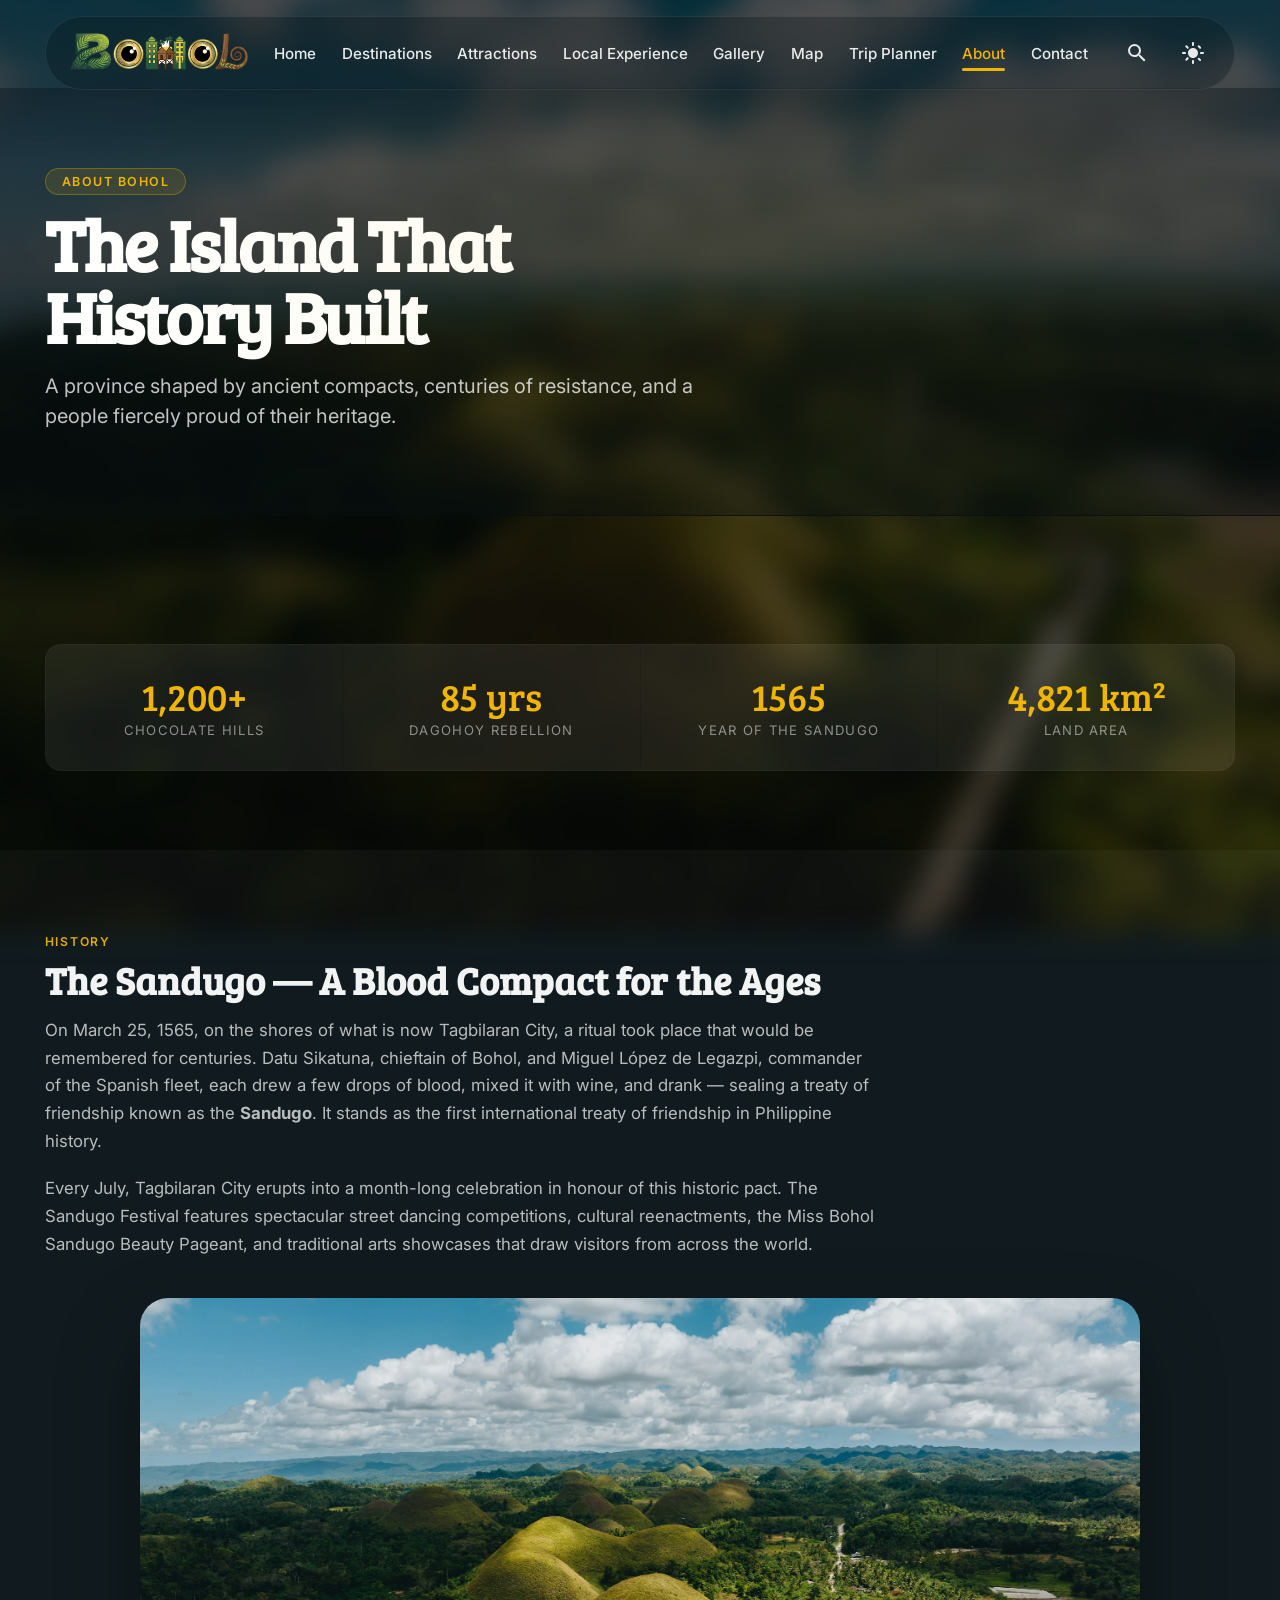
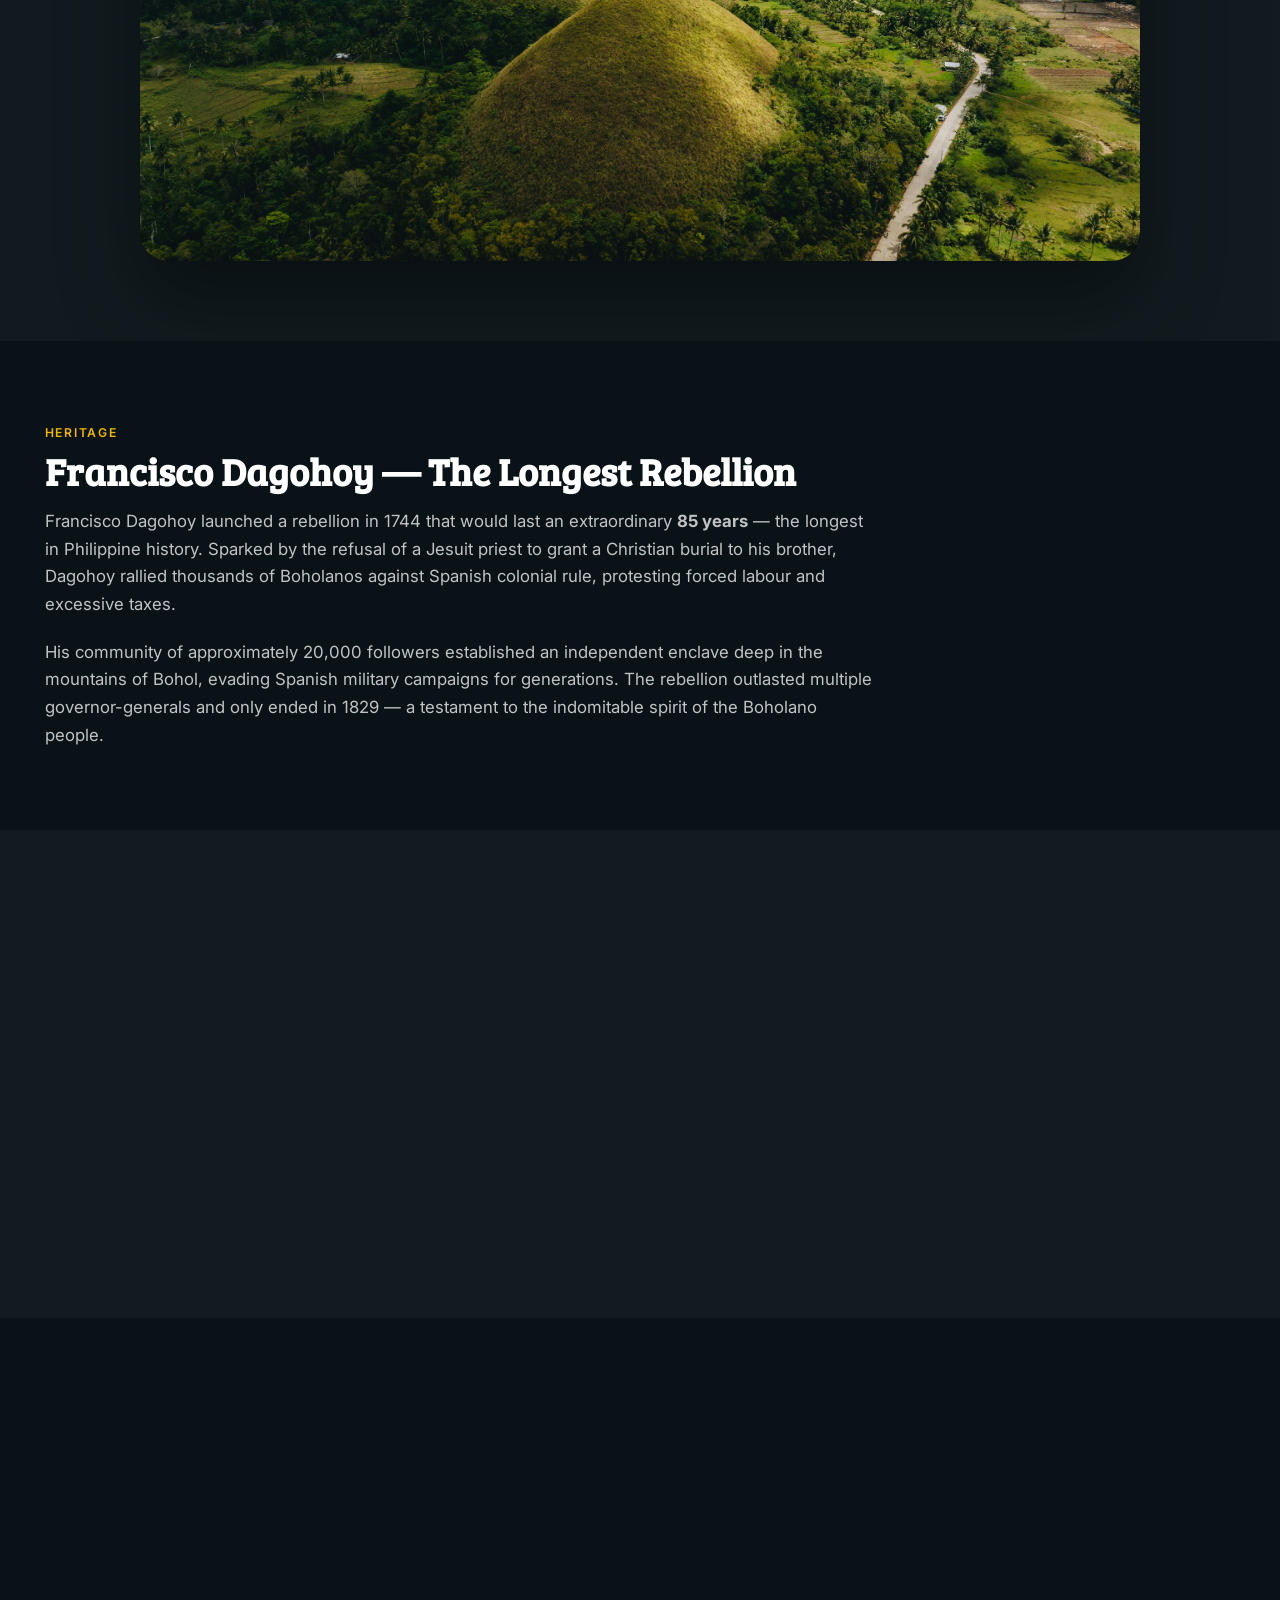
==== about.html @ 20a9d3d1 "Fix the video" ====
<!DOCTYPE html>
<html lang="en">
<head>
  <meta charset="UTF-8">
  <meta name="viewport" content="width=device-width, initial-scale=1.0">
  <meta name="description" content="Learn about Bohol's rich history, culture, and what makes it one of the Philippines' most beloved destinations.">
  <link rel="preconnect" href="https://fonts.googleapis.com">
  <link rel="preconnect" href="https://fonts.gstatic.com" crossorigin>
  <link href="https://fonts.googleapis.com/css2?family=Bree+Serif&family=Inter:wght@300;400;500;600;700&display=swap" rel="stylesheet">
  <link href="./css/main.css" rel="stylesheet">
  <link href="./css/pages.css" rel="stylesheet">
  <link href="./css/enhancements.css" rel="stylesheet">
  <script src="./js/main.js" defer></script>
  <title>About Bohol – Feel Bohol</title>
</head>

<body>
  <header class="site-header">
    <a class="brand" href="index.html" aria-label="Feel Bohol home">
      <img src="./images/bohol-logo.png" alt="Bohol logo" decoding="async" fetchpriority="high">
    </a>
    <nav class="site-nav" id="site-nav" aria-label="Primary navigation">
      <a href="index.html">Home</a>
      <a href="destinations.html">Destinations</a>
      <a href="top_attractions.html">Attractions</a>
      <a href="local_experiences.html">Local Experience</a>
      <a href="gallery.html">Gallery</a>
      <a href="explore_map.html">Map</a>
      <a href="plan_your_trip.html">Trip Planner</a>
      <a class="is-active" href="about.html">About</a>
      <a href="contact.html">Contact</a>
    </nav>
      <div class="header-actions">
        <div id="search-container" class="search-container">
          <input type="text" id="search-input" class="search-input-field" placeholder="Search Bohol...">
          <button id="search-toggle" class="icon-btn" aria-label="Toggle search">
            <svg viewBox="0 0 24 24"><path d="M15.5 14h-.79l-.28-.27A6.471 6.471 0 0016 9.5 6.5 6.5 0 109.5 16c1.61 0 3.09-.59 4.23-1.57l.27.28v.79l5 4.99L20.49 19l-4.99-5zm-6 0C7.01 14 5 11.99 5 9.5S7.01 5 9.5 5 14 7.01 14 9.5 11.99 14 9.5 14z"/></svg>
          </button>
        </div>
        <button id="theme-toggle" class="icon-btn" aria-label="Toggle dark/light mode">
          <svg viewBox="0 0 24 24"><path d="M12 7c-2.76 0-5 2.24-5 5s2.24 5 5 5 5-2.24 5-5-2.24-5-5-5zM2 13h2c.55 0 1-.45 1-1s-.45-1-1-1H2c-.55 0-1 .45-1 1s.45 1 1 1zm18 0h2c.55 0 1-.45 1-1s-.45-1-1-1h-2c-.55 0-1 .45-1 1s.45 1 1 1zM11 2v2c0 .55.45 1 1 1s1-.45 1-1V2c0-.55-.45-1-1-1s-1 .45-1 1zm0 18v2c0 .55.45 1 1 1s1-.45 1-1v-2c0-.55-.45-1-1-1s-1 .45-1 1zM5.99 4.58a.996.996 0 00-1.41 0 .996.996 0 000 1.41l1.41 1.41c.39.39 1.03.39 1.42 0s.39-1.03 0-1.42L5.99 4.58zm12.43 12.43a.996.996 0 00-1.41 0 .996.996 0 000 1.41l1.41 1.41c.39.39 1.03.39 1.42 0s.39-1.03 0-1.42l-1.41-1.41zm-1.41-12.43a.996.996 0 000 1.41l1.41 1.41c.39.39 1.03.39 1.42 0s.39-1.03 0-1.42l-1.41-1.41a.996.996 0 00-1.41 0zM5.99 16.59l-1.41 1.41c-.39.39-.39 1.03 0 1.42s1.03.39 1.41 0l1.41-1.41c.39-.39.39-1.02 0-1.41s-1.02-.38-1.41 0z"/></svg>
        </button>
        <button id="mobile-menu-toggle" class="menu-toggle" aria-label="Toggle navigation">
          <svg viewBox="0 0 24 24"><path d="M3 18h18v-2H3v2zm0-5h18v-2H3v2zm0-7v2h18V6H3z"/></svg>
        </button>
      </div>


  </header>


  <div class="page-wrap">
    <div class="page-hero">
      <p class="page-hero__label">About Bohol</p>
      <h1 class="page-hero__title">The Island That<br>History Built</h1>
      <p class="page-hero__sub">A province shaped by ancient compacts, centuries of resistance, and a people fiercely proud of their heritage.</p>
    </div>

    <!-- Stats -->
    <section class="section">
      <div class="stats-strip">
        <div class="stat"><span class="stat__value">1,200+</span><span class="stat__label">Chocolate Hills</span></div>
        <div class="stat"><span class="stat__value">85 yrs</span><span class="stat__label">Dagohoy Rebellion</span></div>
        <div class="stat"><span class="stat__value">1565</span><span class="stat__label">Year of the Sandugo</span></div>
        <div class="stat"><span class="stat__value">4,821 km²</span><span class="stat__label">Land Area</span></div>
      </div>
    </section>

    <!-- History sections -->
    <section class="section section--alt">
      <span class="section__label">History</span>
      <h2 class="section__title">The Sandugo — A Blood Compact for the Ages</h2>
      <p class="section__body">
        On March 25, 1565, on the shores of what is now Tagbilaran City, a ritual took place that would be remembered for centuries. Datu Sikatuna, chieftain of Bohol, and Miguel López de Legazpi, commander of the Spanish fleet, each drew a few drops of blood, mixed it with wine, and drank — sealing a treaty of friendship known as the <strong>Sandugo</strong>. It stands as the first international treaty of friendship in Philippine history.
      </p>
      <br>
      <p class="section__body">
        Every July, Tagbilaran City erupts into a month-long celebration in honour of this historic pact. The Sandugo Festival features spectacular street dancing competitions, cultural reenactments, the Miss Bohol Sandugo Beauty Pageant, and traditional arts showcases that draw visitors from across the world.
      </p>

      <div class="video-container" style="pointer-events: none;">
        <video
          autoplay
          muted
          loop
          playsinline
          preload="none"
          poster="./images/chocolate-hills-aerial.png"
          data-sources="./videos/chocolate-hills-aerial.mp4, ./videos/chocolate-hills-aerial.f137.mp4"
        >
          <source type="video/mp4">
        </video>
      </div>

    </section>


    <section class="section">
      <span class="section__label">Heritage</span>
      <h2 class="section__title">Francisco Dagohoy — The Longest Rebellion</h2>
      <p class="section__body">
        Francisco Dagohoy launched a rebellion in 1744 that would last an extraordinary <strong>85 years</strong> — the longest in Philippine history. Sparked by the refusal of a Jesuit priest to grant a Christian burial to his brother, Dagohoy rallied thousands of Boholanos against Spanish colonial rule, protesting forced labour and excessive taxes.
      </p>
      <br>
      <p class="section__body">
        His community of approximately 20,000 followers established an independent enclave deep in the mountains of Bohol, evading Spanish military campaigns for generations. The rebellion outlasted multiple governor-generals and only ended in 1829 — a testament to the indomitable spirit of the Boholano people.
      </p>
    </section>

    <section class="section section--alt">
      <span class="section__label">Architecture</span>
      <h2 class="section__title">Baclayon Church — Built in Coral and Egg White</h2>
      <p class="section__body">
        Founded in 1596 by Jesuit priests, the Immaculate Conception Parish Church of Baclayon is one of the oldest stone churches in the Philippines. Its coral stone walls were completed in 1727 — bound together not with ordinary mortar but with egg whites, giving the structure a peculiar resilience that has survived centuries of weather and earthquakes.
      </p>
      <br>
      <p class="section__body">
        Declared a National Cultural Treasure and a National Historical Landmark, Baclayon Church is home to a museum filled with religious artifacts, antique vestments, and rare manuscripts. Although severely damaged by a 7.2-magnitude earthquake in 2013, the church was painstakingly restored by 2018 and stands once again as a beacon of Bohol's colonial heritage.
      </p>
    </section>

    <!-- Why Bohol -->
    <section class="section">
      <span class="section__label">Why Visit?</span>
      <h2 class="section__title">Why Bohol Is Unlike Anywhere Else</h2>
      <div class="card-grid">
        <div class="card">
          <div class="card__body">
            <span class="card__tag">Nature</span>
            <h3 class="card__title">Geological Wonders</h3>
            <p class="card__text">Over 1,200 perfectly cone-shaped hills, a limestone cave you can swim in, and the world's smallest primate — all on one island.</p>
          </div>
        </div>
        <div class="card">
          <div class="card__body">
            <span class="card__tag">Sea</span>
            <h3 class="card__title">World-Class Marine Life</h3>
            <p class="card__text">Balicasag Island's marine sanctuary hosts sea turtles and vibrant coral gardens. Panglao's white-sand beaches are ranked among Southeast Asia's finest.</p>
          </div>
        </div>
        <div class="card">
          <div class="card__body">
            <span class="card__tag">Culture</span>
            <h3 class="card__title">Living History</h3>
            <p class="card__text">From the Sandugo Festival to ancient coral churches, Bohol's cultural calendar and heritage sites are a journey through five centuries of Philippine identity.</p>
          </div>
        </div>
      </div>
    </section>
  </div>

  <footer class="site-footer">
    <div class="site-footer__inner">
      <div class="site-footer__col">
        <p class="site-footer__brand">Feel Bohol</p>
        <p class="site-footer__copy">Discover the magic of the Philippines through the lens of history, nature, and culture. A non-profit educational project.</p>
      </div>
      <div class="site-footer__col">
        <h4 class="site-footer__col-title">Quick Links</h4>
        <nav class="site-footer__nav">
          <a href="index.html">Home</a>
          <a href="destinations.html">Destinations</a>
          <a href="top_attractions.html">Attractions</a>
          <a href="local_experiences.html">Experience</a>
          <a href="gallery.html">Gallery</a>
          <a href="explore_map.html">Map</a>
          <a href="plan_your_trip.html">Trip Planner</a>
          <a href="about.html">About</a>
          <a href="contact.html">Contact</a>
        </nav>
      </div>
      <div class="site-footer__col site-footer__col--disclaimer">
        <h4 class="site-footer__col-title">Legal Disclaimer</h4>
        <p class="site-footer__disclaimer">
          <strong>Notice:</strong> This website is a non-profit educational project. It contains copyrighted materials used exclusively for instructional and research purposes under the <strong>Fair Use Doctrine</strong> (Section 185, RA 8293, Philippines). All rights belong to their respective owners. No commercial gain is intended. Contact <strong>hello@feelbohol.ph</strong> for takedown requests.
        </p>
      </div>
    </div>
    <div class="site-footer__bottom">
      <p class="site-footer__copy">&copy; 2026 Feel Bohol. Promoting the beauty of Bohol, Philippines.</p>
    </div>
  </footer>

  <button id="back-to-top" class="back-to-top" aria-label="Back to top">
    <svg viewBox="0 0 24 24"><path d="M7.41 15.41L12 10.83l4.59 4.58L18 14l-6-6-6 6z"/></svg>
  </button>

</body>
</html>
---- css/main.css ----
:root {
  --bg-color: #091317;
  --surf-color: rgba(5, 15, 18, 0.28);
  --bg-shadow: rgba(5, 15, 18, 0.72);
  --copy-color: rgba(255, 255, 255, 0.75);
  --nav-color: rgba(255, 255, 255, 0.9);
  --accent: #efb500;
  --accent-rgb: 239, 181, 0;
  --card-radius: 28px;
  --card-bg: rgba(255, 255, 255, 0.04);
  --text-main: #ffffff;
  --hero-overlay: linear-gradient(180deg, rgba(10, 20, 28, 0.4) 0%, rgba(10, 20, 28, 0.12) 18%, rgba(7, 16, 18, 0.4) 100%);
  --hero-side-overlay: linear-gradient(90deg, rgba(5, 13, 16, 0.54) 0%, rgba(5, 13, 16, 0.24) 31%, rgba(5, 13, 16, 0) 61%);
}

[data-theme="light"] {
  --bg-color: #f7f9f9;
  --surf-color: rgba(255, 255, 255, 0.85);
  --bg-shadow: rgba(0, 0, 0, 0.08);
  --copy-color: #3a4a50;
  --nav-color: #1a2a30;
  --card-bg: #ffffff;
  --text-main: #1a2a30;
  --hero-overlay: linear-gradient(180deg, rgba(255, 255, 255, 0.2) 0%, rgba(255, 255, 255, 0.1) 40%, rgba(255, 255, 255, 0.3) 100%);
  --hero-side-overlay: linear-gradient(90deg, rgba(255, 255, 255, 0.4) 0%, rgba(255, 255, 255, 0.2) 30%, transparent 60%);
}


* {
  box-sizing: border-box;
}

html,
body {
  margin: 0;
  min-height: 100%;
  width: 100%;
  overflow-x: hidden;
  font-family: "Inter", sans-serif;
  background: var(--bg-color);
  color: var(--text-main);
  transition: background 0.3s ease, color 0.3s ease;
}


a,
button {
  font: inherit;
}

.hero {
  position: relative;
  min-height: 100vh;
  padding: 1.8rem clamp(1.25rem, 3.5vw, 4.5rem) 2.5rem;
}

.hero__carousel {
  position: absolute;
  inset: 0;
  z-index: 0;
}

.carousel-slide {
  position: absolute;
  inset: 0;
  background-position: center center;
  background-repeat: no-repeat;
  background-size: cover;
  opacity: 0;
  transition: opacity 0.75s ease;
}

.carousel-slide::after {
  content: "";
  position: absolute;
  inset: 0;
  background-image: var(--hero-overlay), var(--hero-side-overlay);
  z-index: 1;
}


.carousel-slide.is-active {
  opacity: 1;
}

.site-header {
  position: relative;
  z-index: 3;
  display: flex;
  align-items: center;
  gap: clamp(1.25rem, 3vw, 3.5rem);
}

.brand {
  flex: 0 0 auto;
}

.brand img {
  display: block;
  width: clamp(185px, 14vw, 270px);
  height: auto;
}

.site-nav {
  display: flex;
  align-items: center;
  gap: clamp(1rem, 2vw, 1.8rem);
}

.site-nav a {
  position: relative;
  padding: 0.5rem 0;
  color: var(--nav-color);
  font-size: 0.95rem;
  font-weight: 500;
  text-decoration: none;
  transition: color 0.3s ease;
}

/* --- Mobile Menu Toggle --- */
.menu-toggle {
  display: none;
  background: none;
  border: 0;
  padding: 0.5rem;
  cursor: pointer;
  color: var(--nav-color);
  z-index: 1001;
}

.menu-toggle svg {
  width: 1.8rem;
  height: 1.8rem;
  fill: currentColor;
}

@media (max-width: 1024px) {
  .menu-toggle {
    display: block;
  }

  .site-nav {
    position: absolute;
    top: 100%;
    left: 0;
    right: 0;
    width: 100% !important;
    max-width: none !important;
    height: auto;
    max-height: 0;
    overflow: hidden;
    background: rgba(9, 19, 23, 0.98);
    backdrop-filter: blur(28px);
    -webkit-backdrop-filter: blur(28px);
    flex-direction: column;
    padding: 0 2rem;
    gap: 1.2rem;
    transform: none;
    transition: max-height 0.4s cubic-bezier(0.4, 0, 0.2, 1), padding 0.4s ease;
    box-shadow: 0 20px 40px rgba(0,0,0,0.4);
    z-index: 2000;
    border-bottom: 1px solid rgba(255,255,255,0.08);
  }

  .site-nav.is-open {
    max-height: 90vh;
    padding: 2rem;
    overflow-y: auto;
  }

  .site-nav.is-open {
    transform: translateX(0);
  }

  .site-nav a {
    font-size: 1.25rem;
    width: 100%;
  }
}

.site-nav a.is-active {
  color: var(--accent);
  font-weight: 500;
}

.site-nav a.is-active::after {
  content: "";
  position: absolute;
  left: 0;
  bottom: 0;
  width: 100%;
  height: 0.16rem;
  border-radius: 999px;
  background: var(--accent);
}

/* --- Header Search Implementation --- */
.header-actions {
  display: flex;
  align-items: center;
  gap: 0.8rem;
  margin-left: auto;
}

.search-container {
  position: relative;
  display: flex;
  align-items: center;
}

.search-input-field {
  width: 0;
  opacity: 0;
  padding: 0.6rem 0;
  background: transparent;
  border: 0;
  border-bottom: 2px solid var(--accent);
  color: var(--text-main);
  font-size: 0.95rem;
  transition: all 0.4s cubic-bezier(0.4, 0, 0.2, 1);
  outline: none;
}

.search-container.is-active .search-input-field {
  width: min(200px, 40vw);
  opacity: 1;
  padding: 0.6rem 0.8rem;
  margin-right: 0.5rem;
}

.icon-btn {
  background: none;
  border: 0;
  padding: 0.6rem;
  cursor: pointer;
  color: var(--nav-color);
  transition: transform 0.2s, color 0.2s;
  display: flex;
}

.icon-btn:hover {
  color: var(--accent);
  transform: scale(1.1);
}

.icon-btn svg {
  width: 1.5rem;
  height: 1.5rem;
  fill: currentColor;
}


.hero__body {
  position: relative;
  z-index: 2;
  display: grid;
  grid-template-columns: minmax(320px, 0.95fr) minmax(480px, 1.1fr);
  align-items: center;
  min-height: calc(100vh - 6.5rem);
  gap: clamp(1.5rem, 3vw, 3rem);
}

.hero__copy {
  max-width: 44rem;
  padding-top: clamp(5.2rem, 19vh, 11rem);
}

.hero__copy h1 {
  margin: 0;
  font-family: "Bree Serif", serif;
  font-size: clamp(4.5rem, 8vw, 8rem);
  line-height: 0.9;
  letter-spacing: -0.04em;
  text-shadow: 0 20px 40px rgba(0, 0, 0, 0.24);
}

.hero__description {
  width: min(42rem, 94%);
  margin: 1.2rem 0 2.7rem;
  color: var(--copy-color);
  font-size: clamp(1rem, 1vw + 0.5rem, 1.55rem);
  line-height: 1.38;
  text-wrap: balance;
  opacity: 1;
  transition: opacity 0.3s ease;
}

.cta-button {
  display: inline-flex;
  align-items: center;
  justify-content: center;
  min-width: 14rem;
  padding: 1.25rem 2.5rem;
  border-radius: 99px;
  background: linear-gradient(135deg, var(--accent) 0%, #ffcc00 100%);
  color: #000;
  font-size: 1.1rem;
  font-weight: 600;
  text-decoration: none;
  text-transform: uppercase;
  letter-spacing: 0.08em;
  box-shadow: 0 10px 30px rgba(var(--accent-rgb), 0.3);
  transition: all 0.3s cubic-bezier(0.4, 0, 0.2, 1);
  border: 1px solid rgba(255, 255, 255, 0.1);
}

.cta-button:hover,
.cta-button:focus-visible {
  transform: translateY(-4.5px) scale(1.02);
  box-shadow: 0 20px 45px rgba(var(--accent-rgb), 0.45);
  filter: brightness(1.1);
}


.hero__visuals {
  position: relative;
  min-height: min(50rem, 74vh);
}

.hero__controls {
  position: absolute;
  top: auto;
  bottom: 1.5rem;
  right: clamp(2rem, 8vw, 8rem);
  z-index: 4;
  display: flex;
  gap: 0.8rem;
}

.control {
  width: 3.7rem;
  height: 3.7rem;
  border: 0;
  border-radius: 50%;
  background-color: transparent;
  background-image: url("../images/icon-next.png");
  background-position: center;
  background-repeat: no-repeat;
  background-size: contain;
  cursor: pointer;
  opacity: 0.92;
  transition: transform 160ms ease, opacity 160ms ease;
}

.control--prev {
  transform: rotate(180deg);
}

.control:hover,
.control:focus-visible {
  opacity: 1;
  transform: translateY(-2px);
}

.control--prev:hover,
.control--prev:focus-visible {
  transform: rotate(180deg) translateY(2px);
}

/* --- Card Carousel Track --- */

.hero__cards {
  position: absolute;
  right: 0;
  bottom: 2rem;
  width: min(800px, 85vw);
  overflow: hidden;
  padding-top: 2rem;
  padding-bottom: 4rem;
  -webkit-mask-image: linear-gradient(to right, transparent 0%, black 3%, black 100%);
  mask-image: linear-gradient(to right, transparent 0%, black 3%, black 100%);
}

.hero__card-track {
  display: flex;
  gap: 1rem;
  will-change: transform;
  transition: transform 0.65s cubic-bezier(0.4, 0, 0.2, 1);
}

.destination-card {
  flex: 0 0 256px;
  position: relative;
  border-radius: var(--card-radius);
  overflow: hidden;
  box-shadow: 0 20px 50px rgba(0, 0, 0, 0.35);
  transition: transform 0.5s ease, box-shadow 0.5s ease;
}

.destination-card__image {
  width: 256px;
  height: 340px;
  overflow: hidden;
}

.destination-card img {
  display: block;
  width: 100%;
  height: 100%;
  object-fit: cover;
  transition: transform 0.6s ease;
}

.destination-card.is-current {
  transform: translateY(-16px) scale(1.05);
  box-shadow: 0 44px 88px rgba(0, 0, 0, 0.55);
  z-index: 2;
}

.destination-card.is-current img {
  transform: scale(1.04);
}

.destination-card__label {
  position: absolute;
  bottom: 0;
  left: 0;
  right: 0;
  margin: 0;
  padding: 2.4rem 1rem 1rem;
  background: linear-gradient(to top, rgba(0, 0, 0, 0.72) 0%, transparent 100%);
  color: rgba(255, 255, 255, 0.95);
  font-size: clamp(0.8rem, 0.9vw + 0.3rem, 1rem);
  font-weight: 500;
  text-align: center;
  letter-spacing: 0.03em;
}

/* --- Slide Counter --- */

.slide-counter {
  display: flex;
  align-items: baseline;
  gap: 0.25rem;
  margin-top: 1.6rem;
  color: rgba(255, 255, 255, 0.45);
  font-size: 0.78rem;
  letter-spacing: 0.14em;
  text-transform: uppercase;
}

.slide-counter__current {
  color: var(--accent);
  font-size: 1.1rem;
  font-weight: 600;
  letter-spacing: 0.06em;
}

/* --- Nav Enhancement --- */

.site-header {
  position: fixed;
  top: 1rem;
  left: clamp(1.25rem, 3.5vw, 4.5rem);
  right: clamp(1.25rem, 3.5vw, 4.5rem);
  z-index: 100;
  display: flex;
  align-items: center;
  justify-content: space-between;
  gap: 1.5rem;
  padding: 0.6rem 1.2rem;
  border-radius: 999px;
  backdrop-filter: blur(10px);
  -webkit-backdrop-filter: blur(10px);
  background: var(--surf-color);
  border: 1px solid rgba(255, 255, 255, 0.08);
  transition: background 0.3s ease;
}


/* --- Responsive --- */

@media (max-width: 1100px) {
  .hero {
    padding-bottom: 2rem;
  }

  .site-header {
    flex-direction: row;
    align-items: center;
    justify-content: space-between;
    padding: 0.5rem 1rem;
    border-radius: 999px;
  }

  .site-nav {
    flex-wrap: wrap;
    justify-content: flex-start;
    padding-right: 0;
  }

  .hero__body {
    grid-template-columns: 1fr;
    min-height: auto;
    padding-top: 2rem;
  }

  .hero__copy {
    max-width: 40rem;
    padding-top: 1rem;
  }

  .hero__visuals {
    min-height: 42rem;
  }

  .hero__controls {
    top: 1rem;
    right: 1rem;
  }

  .hero__cards {
    right: 0;
    width: 100%;
    padding-bottom: 3rem;
  }
}

@media (max-width: 760px) {
  .hero {
    padding: 1.25rem 1rem 1.5rem;
    background-position: 58% center;
  }

  .brand img {
    width: 11rem;
  }

  .site-header {
    top: 0;
    left: 0;
    right: 0;
    width: 100%;
    border-radius: 0;
    padding: 0.75rem 1.25rem;
  }

  .site-nav {
    width: min(300px, 85%);
    gap: 1.2rem;
  }

  .site-nav a {
    font-size: 1.1rem;
  }

  .hero__copy h1 {
    font-size: clamp(3.1rem, 17vw, 4.7rem);
  }

  .hero__description {
    width: 100%;
    margin-bottom: 1.8rem;
    font-size: 1rem;
  }

  .cta-button {
    min-width: 10.5rem;
    padding: 0.95rem 1.5rem;
  }

  .hero__visuals {
    min-height: auto;
    padding-top: 4rem;
  }

  .hero__controls {
    top: 0;
    right: 0;
  }

  .control {
    width: 3.2rem;
    height: 3.2rem;
  }

  .hero__cards {
    position: relative;
    right: auto;
    bottom: auto;
    padding-bottom: 2.4rem;
    width: 100%;
    -webkit-mask-image: none;
    mask-image: none;
  }

  .destination-card {
    flex: 0 0 220px;
  }

  .destination-card__image {
    width: 220px;
    height: 300px;
  }

  .destination-card.is-current {
    transform: translateY(-10px) scale(1.03);
  }
}

/* --- Footer --- */

.site-footer {
  background: #060e10;
  padding: 5rem clamp(1.25rem, 3.5vw, 4.5rem) 3rem;
  border-top: 1px solid rgba(255, 255, 255, 0.06);
  position: relative;
  z-index: 2;
  content-visibility: auto;
  contain-intrinsic-size: 1px 360px;
}

.site-footer__inner {
  display: grid;
  grid-template-columns: 1fr 1.2fr 2fr;
  gap: 4rem;
  max-width: 1300px;
  margin: 0 auto;
  text-align: left;
}

.site-footer__col-title {
  color: var(--accent);
  font-size: 0.78rem;
  font-weight: 700;
  letter-spacing: 0.14em;
  text-transform: uppercase;
  margin-bottom: 1.8rem;
}

.site-footer__brand {
  margin: 0 0 1rem;
  font-family: "Bree Serif", serif;
  font-size: 1.8rem;
  color: #fff;
}

.site-footer__copy {
  color: rgba(255, 255, 255, 0.4);
  font-size: 0.88rem;
  line-height: 1.6;
}

.site-footer__nav {
  display: grid;
  grid-template-columns: 1fr 1fr;
  gap: 0.75rem 1.5rem;
}

.site-footer__nav a {
  color: rgba(255, 255, 255, 0.6);
  font-size: 0.9rem;
  text-decoration: none;
  transition: color 0.2s ease, transform 0.2s ease;
  display: inline-block;
}

.site-footer__nav a:hover {
  color: var(--accent);
  transform: translateX(4px);
}

.site-footer__disclaimer {
  color: rgba(255, 255, 255, 0.3);
  font-size: 0.75rem;
  line-height: 1.7;
}

.site-footer__disclaimer strong {
  color: rgba(255, 255, 255, 0.5);
  font-weight: 600;
}

.site-footer__bottom {
  margin-top: 4rem;
  padding-top: 2rem;
  border-top: 1px solid rgba(255, 255, 255, 0.04);
  text-align: center;
}

@media (max-width: 1024px) {
  .site-footer__inner {
    grid-template-columns: 1fr 1fr;
  }
  .site-footer__col--disclaimer {
    grid-column: span 2;
  }
}

@media (max-width: 640px) {
  .site-footer__inner {
    grid-template-columns: 1fr;
  }
  .site-footer__col--disclaimer {
    grid-column: span 1;
  }
}


/* --- Enhanced Video Section --- */
.video-section {
  padding: 5rem clamp(1.25rem, 3.5vw, 4.5rem);
  background: var(--bg-color);
  text-align: center;
}

.video-container {
  max-width: 1000px;
  margin: 2.5rem auto 0;
  border-radius: var(--card-radius);
  overflow: hidden;
  box-shadow: 0 40px 80px rgba(0,0,0,0.4);
  position: relative;
  background: #000;
}

.video-container video {
  width: 100%;
  display: block;
  aspect-ratio: 16 / 9;
  object-fit: cover;
}

/* --- Utilities --- */
.text-accent { color: var(--accent); }
.is-hidden { display: none !important; }

/* --- Weather Widget --- */
.weather-widget {
  margin: 2rem 0;
  display: flex;
  justify-content: center;
}

.weather-card {
  background: rgba(255, 255, 255, 0.05);
  backdrop-filter: blur(12px);
  -webkit-backdrop-filter: blur(12px);
  border: 1px solid rgba(255, 255, 255, 0.1);
  border-radius: 20px;
  padding: 1.5rem 2rem;
  display: flex;
  align-items: center;
  gap: 2rem;
  box-shadow: 0 20px 40px rgba(0,0,0,0.2);
}

.weather-info {
  display: flex;
  flex-direction: column;
  gap: 0.25rem;
}

.weather-label {
  font-size: 0.75rem;
  text-transform: uppercase;
  letter-spacing: 0.1em;
  color: var(--accent);
  font-weight: 700;
}

.weather-temp {
  font-size: 1.8rem;
  font-weight: 700;
  color: #fff;
}

.weather-status {
  font-size: 0.9rem;
  color: rgba(255,255,255,0.7);
  display: flex;
  align-items: center;
  gap: 0.5rem;
}

.weather-divider {
  width: 1px;
  height: 60px;
  background: rgba(255, 255, 255, 0.1);
}

@media (max-width: 600px) {
  .weather-card {
    flex-direction: column;
    gap: 1.5rem;
    text-align: center;
    width: 100%;
  }
  .weather-divider {
    width: 80%;
    height: 1px;
  }
}

/* --- Search Results Dropdown --- */
.search-results-dropdown {
  position: absolute;
  top: calc(100% + 1.25rem);
  right: 0;
  width: 280px;
  background: rgba(9, 19, 23, 0.95);
  backdrop-filter: blur(20px);
  -webkit-backdrop-filter: blur(20px);
  border-radius: 1.25rem;
  border: 1px solid rgba(255, 255, 255, 0.1);
  box-shadow: 0 25px 50px rgba(0,0,0,0.5);
  padding: 0.75rem;
  opacity: 0;
  visibility: hidden;
  transform: translateY(15px);
  transition: all 0.35s cubic-bezier(0.4, 0, 0.2, 1);
  z-index: 2001;
  display: flex;
  flex-direction: column;
  gap: 0.35rem;
}

.search-results-dropdown.is-visible {
  opacity: 1;
  visibility: visible;
  transform: translateY(0);
}

.search-result-item {
  padding: 0.8rem 1.2rem;
  border-radius: 0.9rem;
  color: rgba(255,255,255,0.85);
  text-decoration: none;
  font-size: 0.95rem;
  transition: all 0.25s ease;
  background: transparent;
  font-weight: 500;
}

.search-result-item:hover {
  background: rgba(239, 181, 0, 0.15);
  color: var(--accent);
  padding-left: 1.5rem;
}

@media (max-width: 1100px) {
  .search-results-dropdown {
    right: 50%;
    transform: translate(50%, 15px);
    width: min(340px, 90vw);
  }
  .search-results-dropdown.is-visible {
    transform: translate(50%, 0);
  }
}
---- css/pages.css ----
/* ============================================================
   pages.css — shared styles for all inner pages
   ============================================================ */

/* Page wrapper */
/* Page wrapper */
.page-wrap {
  position: relative;
  min-height: 100vh;
  color: var(--text-main);
  font-family: "Inter", sans-serif;
  padding-top: 5.5rem; /* clear fixed nav */
  background: transparent;
  z-index: 1;
}


.page-wrap::before {
  content: "";
  position: fixed;
  inset: -2rem; /* bleed edges so blur doesn't show sharp box */
  background: url('../images/chocolate-hills-aerial.png') center/cover no-repeat;
  filter: blur(14px) brightness(var(--bg-brightness, 0.35));
  z-index: -1;
  will-change: filter;
  background-color: var(--bg-color);
}


[data-theme="light"] .page-wrap::before {
  --bg-brightness: 0.95;
  filter: blur(20px) grayscale(0.2) opacity(0.15);
}


/* Page hero / banner */
.page-hero {
  position: relative;
  overflow: hidden;
  padding: 5rem clamp(1.25rem, 3.5vw, 4.5rem) 4rem;
  background: var(--hero-overlay);
  border-bottom: 1px solid var(--bg-shadow);
}

.page-hero::before {
  content: "";
  position: absolute;
  inset: 0;
  background: radial-gradient(ellipse at 60% 40%, rgba(var(--accent-rgb), 0.08) 0%, transparent 70%);
}


.page-hero__label {
  display: inline-block;
  margin: 0 0 0.75rem;
  padding: 0.3rem 1rem;
  border-radius: 999px;
  background: rgba(239, 181, 0, 0.12);
  border: 1px solid rgba(239, 181, 0, 0.3);
  color: #efb500;
  font-size: 0.78rem;
  font-weight: 600;
  letter-spacing: 0.12em;
  text-transform: uppercase;
}

.page-hero__title {
  margin: 0 0 1rem;
  font-family: "Bree Serif", serif;
  font-size: clamp(2.5rem, 6vw, 4.5rem);
  line-height: 1;
  letter-spacing: -0.03em;
}

.page-hero__sub {
  max-width: 42rem;
  color: var(--text-main);
  opacity: 0.75;
  font-size: clamp(1rem, 1.2vw + 0.5rem, 1.25rem);
  line-height: 1.5;
}


/* Content sections */
.section {
  padding: 5rem clamp(1.25rem, 3.5vw, 4.5rem);
}

.section:not(.immersive-video-section) {
  content-visibility: auto;
  contain-intrinsic-size: 1px 900px;
}

.section--alt {
  background: var(--card-bg);
  opacity: 0.95;
}

.section__label {
  display: inline-block;
  margin-bottom: 0.6rem;
  color: var(--accent);
  font-size: 0.76rem;
  font-weight: 600;
  letter-spacing: 0.14em;
  text-transform: uppercase;
}

.section__title {
  margin: 0 0 1rem;
  font-family: "Bree Serif", serif;
  font-size: clamp(1.8rem, 3vw, 2.8rem);
  line-height: 1.1;
  color: var(--text-main);
}

.section__body {
  margin: 0;
  max-width: 52rem;
  color: var(--copy-color);
  font-size: 1.05rem;
  line-height: 1.65;
}


/* Card grid */
.card-grid {
  display: grid;
  grid-template-columns: repeat(auto-fill, minmax(290px, 1fr));
  gap: 1.5rem;
  margin-top: 2.5rem;
}

.card {
  position: relative;
  background: var(--card-bg);
  border: 1px solid var(--bg-shadow);
  border-radius: 1.25rem;
  overflow: hidden;
  transition: transform 0.3s ease, box-shadow 0.3s ease;
}

.card:hover {
  transform: translateY(-4px);
  box-shadow: 0 24px 50px var(--bg-shadow);
}

.card__img {
  width: 100%;
  height: 220px;
  object-fit: cover;
  background: var(--bg-shadow);
  display: block;
}

.card__body {
  padding: 1.5rem;
  display: flex;
  flex-direction: column;
  gap: 0.5rem;
}

.card__tag {
  display: inline-block;
  color: var(--accent);
  font-size: 0.72rem;
  font-weight: 600;
  letter-spacing: 0.1em;
  text-transform: uppercase;
}

.card__title {
  margin: 0;
  font-family: "Bree Serif", serif;
  font-size: 1.25rem;
  color: var(--text-main);
}

.card__text {
  margin: 0;
  color: var(--copy-color);
  font-size: 0.92rem;
  line-height: 1.6;
}

.info-row {
  border-bottom: 1px solid var(--bg-shadow);
}

.info-row__toggle {
  display: flex;
  justify-content: space-between;
  align-items: center;
  width: 100%;
  padding: 1.2rem 0;
  background: none;
  border: 0;
  color: var(--text-main);
  font: inherit;
  font-size: 1.05rem;
  font-weight: 500;
  cursor: pointer;
  text-align: left;
}

.info-row__toggle::after {
  content: "+";
  font-size: 1.4rem;
  color: var(--accent);
  flex-shrink: 0;
  transition: transform 0.3s ease;
}

.info-row.is-open .info-row__toggle::after {
  transform: rotate(45deg);
}

.info-row__body {
  display: none;
  padding: 0 0 1.2rem;
  color: var(--copy-color);
  font-size: 0.95rem;
  line-height: 1.7;
}

.info-row.is-open .info-row__body {
  display: block;
}


/* Gallery grid */
.gallery-grid {
  display: grid;
  grid-template-columns: repeat(auto-fill, minmax(280px, 1fr));
  gap: 1rem;
  margin-top: 2.5rem;
}

.gallery-item {
  position: relative;
  overflow: hidden;
  border-radius: 1rem;
  aspect-ratio: 4 / 3;
  cursor: pointer;
}

.gallery-item img {
  width: 100%;
  height: 100%;
  object-fit: cover;
  display: block;
  transition: transform 0.4s ease;
  background: #1a2a30;
}

.gallery-item:hover img {
  transform: scale(1.06);
}

.gallery-item__caption {
  position: absolute;
  bottom: 0;
  left: 0;
  right: 0;
  padding: 2rem 1rem 0.9rem;
  background: linear-gradient(to top, rgba(0,0,0,0.75), transparent);
  color: rgba(255,255,255,0.92);
  font-size: 0.88rem;
  font-weight: 500;
  letter-spacing: 0.02em;
  opacity: 0;
  transition: opacity 0.3s ease;
}

.gallery-item:hover .gallery-item__caption {
  opacity: 1;
}

/* Expense table */
.expense-table {
  width: 100%;
  border-collapse: collapse;
  margin-top: 1.5rem;
  font-size: 0.95rem;
}

.expense-table th,
.expense-table td {
  padding: 0.85rem 1rem;
  text-align: left;
  border-bottom: 1px solid rgba(255, 255, 255, 0.07);
}

.expense-table th {
  color: #efb500;
  font-size: 0.78rem;
  font-weight: 600;
  letter-spacing: 0.1em;
  text-transform: uppercase;
}

.expense-table td {
  color: rgba(255, 255, 255, 0.7);
}

.expense-table tr:hover td {
  color: #fff;
}

/* Contact form */
.contact-form {
  display: flex;
  flex-direction: column;
  gap: 1.25rem;
  max-width: 42rem;
  margin-top: 2rem;
}

.form-group {
  display: flex;
  flex-direction: column;
  gap: 0.4rem;
}

.form-group label {
  font-size: 0.82rem;
  font-weight: 500;
  color: rgba(255, 255, 255, 0.7);
  letter-spacing: 0.06em;
  text-transform: uppercase;
}

.form-group input,
.form-group textarea,
.form-group select {
  padding: 0.85rem 1rem;
  background: rgba(255, 255, 255, 0.05);
  border: 1px solid rgba(255, 255, 255, 0.12);
  border-radius: 0.6rem;
  color: #fff;
  font: inherit;
  font-size: 1rem;
  outline: none;
  transition: border-color 0.2s ease;
}

.form-group input:focus,
.form-group textarea:focus,
.form-group select:focus {
  border-color: #efb500;
}

.form-group textarea {
  min-height: 8rem;
  resize: vertical;
}

.form-group select option {
  background: #0d1f24;
}

.btn-submit {
  display: inline-flex;
  align-items: center;
  justify-content: center;
  padding: 1rem 2.5rem;
  background: #efb500;
  border: 0;
  border-radius: 0.5rem;
  color: #111;
  font: inherit;
  font-size: 1rem;
  font-weight: 600;
  cursor: pointer;
  transition: transform 0.2s ease, box-shadow 0.2s ease;
  align-self: flex-start;
}

.btn-submit:hover {
  transform: translateY(-2px);
  box-shadow: 0 12px 28px rgba(239, 181, 0, 0.3);
}

/* Map iframe */
.map-wrap {
  margin-top: 2.5rem;
  border-radius: 1.25rem;
  overflow: hidden;
  border: 1px solid rgba(255, 255, 255, 0.08);
}

.map-wrap iframe {
  display: block;
  width: 100%;
  height: 480px;
  border: 0;
  filter: brightness(0.85) saturate(0.7);
}

/* Stats strip */
.stats-strip {
  display: grid;
  grid-template-columns: repeat(auto-fit, minmax(160px, 1fr));
  gap: 1px;
  background: rgba(255, 255, 255, 0.05);
  border: 1px solid rgba(255, 255, 255, 0.05);
  border-radius: 1rem;
  overflow: hidden;
  margin-top: 3rem;
}

.stat {
  padding: 2rem 1.5rem;
  background: rgba(255, 255, 255, 0.02);
  text-align: center;
}

.stat__value {
  display: block;
  font-family: "Bree Serif", serif;
  font-size: 2.4rem;
  color: #efb500;
  line-height: 1;
}

.stat__label {
  display: block;
  margin-top: 0.4rem;
  color: rgba(255, 255, 255, 0.5);
  font-size: 0.82rem;
  text-transform: uppercase;
  letter-spacing: 0.1em;
}

/* Festival timeline */
.timeline {
  position: relative;
  margin-top: 2rem;
  padding-left: 2rem;
}

.timeline::before {
  content: "";
  position: absolute;
  left: 0.5rem;
  top: 0;
  bottom: 0;
  width: 2px;
  background: linear-gradient(to bottom, #efb500, rgba(239, 181, 0, 0.1));
}

.timeline-item {
  position: relative;
  margin-bottom: 2rem;
}

.timeline-item::before {
  content: "";
  position: absolute;
  left: -1.65rem;
  top: 0.4rem;
  width: 0.75rem;
  height: 0.75rem;
  border-radius: 50%;
  background: #efb500;
  box-shadow: 0 0 0 3px rgba(239, 181, 0, 0.2);
}

.timeline-item__month {
  display: block;
  color: #efb500;
  font-size: 0.78rem;
  font-weight: 600;
  letter-spacing: 0.12em;
  text-transform: uppercase;
}

.timeline-item__title {
  margin: 0.25rem 0 0.4rem;
  font-family: "Bree Serif", serif;
  font-size: 1.15rem;
}

.timeline-item__text {
  margin: 0;
  color: rgba(255, 255, 255, 0.55);
  font-size: 0.92rem;
  line-height: 1.6;
}

/* Page nav (reuse shared header) */
/* The fixed .site-header from main.css applies — just include main.css */

@media (max-width: 760px) {
  .card-grid { grid-template-columns: 1fr; }
  .gallery-grid { grid-template-columns: 1fr 1fr; }
  .section { padding: 3rem 1rem; }
}
---- css/enhancements.css ----
/* ============================================================
   enhancements.css — Styles for new interactive components
   ============================================================ */

/* --- Search Overlay --- */
.search-overlay {
  position: fixed;
  inset: 0;
  z-index: 2000;
  background: rgba(9, 19, 23, 0.98);
  display: flex;
  align-items: center;
  justify-content: center;
  opacity: 0;
  visibility: hidden;
  transition: all 0.4s cubic-bezier(0.4, 0, 0.2, 1);
  backdrop-filter: blur(20px);
  padding: 2rem;
}

.search-overlay.is-active {
  opacity: 1;
  visibility: visible;
}

.search-overlay__content {
  width: 100%;
  max-width: 800px;
  text-align: center;
  transform: translateY(30px);
  transition: transform 0.4s ease;
}

.search-overlay.is-active .search-overlay__content {
  transform: translateY(0);
}

.overlay-close {
  position: absolute;
  top: 2rem;
  right: 2rem;
  background: none;
  border: 0;
  color: #fff;
  font-size: 3rem;
  cursor: pointer;
  line-height: 1;
  opacity: 0.6;
  transition: opacity 0.2s;
}

.overlay-close:hover {
  opacity: 1;
}

.search-title {
  font-family: "Bree Serif", serif;
  font-size: clamp(2rem, 5vw, 3.5rem);
  margin-bottom: 2rem;
  color: var(--accent);
}

.search-input-group {
  display: flex;
  background: rgba(255, 255, 255, 0.05);
  border: 2px solid rgba(255, 255, 255, 0.1);
  border-radius: 1rem;
}

/* --- Back to Top --- */
.back-to-top {
  position: fixed;
  bottom: 2rem;
  right: 2rem;
  width: 3.5rem;
  height: 3.5rem;
  background: var(--accent);
  border: 0;
  border-radius: 50%;
  color: #111;
  cursor: pointer;
  z-index: 500;
  display: flex;
  align-items: center;
  justify-content: center;
  box-shadow: 0 10px 30px rgba(0,0,0,0.3);
  opacity: 0;
  visibility: hidden;
  transform: translateY(20px);
  transition: all 0.3s ease;
}

.back-to-top.is-visible {
  opacity: 1;
  visibility: visible;
  transform: translateY(0);
}

.back-to-top svg {
  width: 1.4rem;
  height: 1.4rem;
  fill: currentColor;
}

/* --- Background Video Refinements --- */
.video-container {
  position: relative;
  overflow: hidden;
}

.video-container video {
  width: 100%;
  height: 100%;
  object-fit: cover;
  pointer-events: none;
}

[data-theme="light"] .video-container::after {
  content: "";
  position: absolute;
  inset: 0;
  background: rgba(255, 255, 255, 0.25);
  pointer-events: none;
}

.immersive-video-section {
  position: relative;
  min-height: 100vh;
  padding: 0;
  background: #000;
  overflow: hidden;
  isolation: isolate;
  --immersive-scale: 1.12;
  --immersive-shift: 44px;
  --immersive-opacity: 0.74;
  --immersive-veil: 0.42;
  --immersive-brightness: 0.82;
  --immersive-saturation: 0.96;
  --immersive-contrast: 1.02;
}

.immersive-video-section .video-container {
  width: 100%;
  min-height: 100vh;
  margin: 0;
  max-width: none;
  border-radius: 0;
  box-shadow: none;
  background: #000;
}

.immersive-video-section::before {
  content: "";
  position: absolute;
  inset: 0;
  z-index: 1;
  pointer-events: none;
  background:
    radial-gradient(circle at 50% 42%, rgba(255, 255, 255, 0.08), transparent 42%),
    linear-gradient(
      180deg,
      rgba(3, 10, 13, 0.82) 0%,
      rgba(3, 10, 13, var(--immersive-veil)) 24%,
      rgba(3, 10, 13, calc(var(--immersive-veil) * 0.82)) 68%,
      rgba(3, 10, 13, 0.84) 100%
    );
  transition: background 220ms linear, opacity 220ms linear;
}

.immersive-video-section .video-container video {
  display: block;
  width: 100%;
  height: 100vh;
  aspect-ratio: auto;
  object-fit: cover;
  opacity: var(--immersive-opacity);
  transform: translate3d(0, var(--immersive-shift), 0) scale(var(--immersive-scale));
  transform-origin: center center;
  filter:
    saturate(var(--immersive-saturation))
    brightness(var(--immersive-brightness))
    contrast(var(--immersive-contrast));
  transition: transform 220ms linear, opacity 220ms linear, filter 220ms linear;
  will-change: transform, opacity, filter;
}

[data-theme="light"] .immersive-video-section .video-container::after {
  display: none;
}

.immersive-video-section--with-copy {
  display: flex;
  align-items: flex-end;
  padding: clamp(2rem, 5vw, 4.5rem);
}

.immersive-video-section--with-copy .video-container {
  position: absolute;
  inset: 0;
  min-height: 100%;
  z-index: 0;
}

.immersive-video-section--with-copy .video-container video {
  height: 100%;
}

.immersive-video-copy {
  position: relative;
  z-index: 2;
  width: min(44rem, 100%);
  margin-bottom: clamp(1rem, 3vh, 2.5rem);
}

.immersive-video-copy .section__label {
  margin-bottom: 0.8rem;
  color: #efb500;
  text-shadow: 0 8px 24px rgba(0, 0, 0, 0.45);
}

.immersive-video-copy .section__title {
  margin-bottom: 1rem;
  color: #ffffff;
  text-shadow: 0 18px 40px rgba(0, 0, 0, 0.42);
}

.immersive-video-copy .section__body {
  color: rgba(255, 255, 255, 0.86);
  text-shadow: 0 10px 28px rgba(0, 0, 0, 0.38);
}

@media (max-width: 700px) {
  .immersive-video-section--with-copy {
    align-items: flex-end;
    padding: 1.5rem;
  }

  .immersive-video-copy {
    width: 100%;
    margin-bottom: 0.5rem;
  }
}

@media (prefers-reduced-motion: reduce) {
  .immersive-video-section {
    --immersive-scale: 1;
    --immersive-shift: 0px;
    --immersive-opacity: 1;
    --immersive-veil: 0.28;
    --immersive-brightness: 1;
    --immersive-saturation: 1;
    --immersive-contrast: 1;
  }

  .immersive-video-section::before,
  .immersive-video-section .video-container video {
    transition: none;
  }
}


/* --- Common Labels --- */
.section-label {
  display: inline-block;
  color: var(--accent);
  font-weight: 700;
  letter-spacing: 0.12em;
  text-transform: uppercase;
  font-size: 0.85rem;
  margin-bottom: 0.5rem;
}

.section-title {
  font-family: "Bree Serif", serif;
  font-size: clamp(2rem, 4vw, 3.5rem);
  margin: 0 0 1rem;
}

.section-sub {
  color: var(--copy-color);
  max-width: 40rem;
  margin: 0 auto;
  font-size: 1.1rem;
}
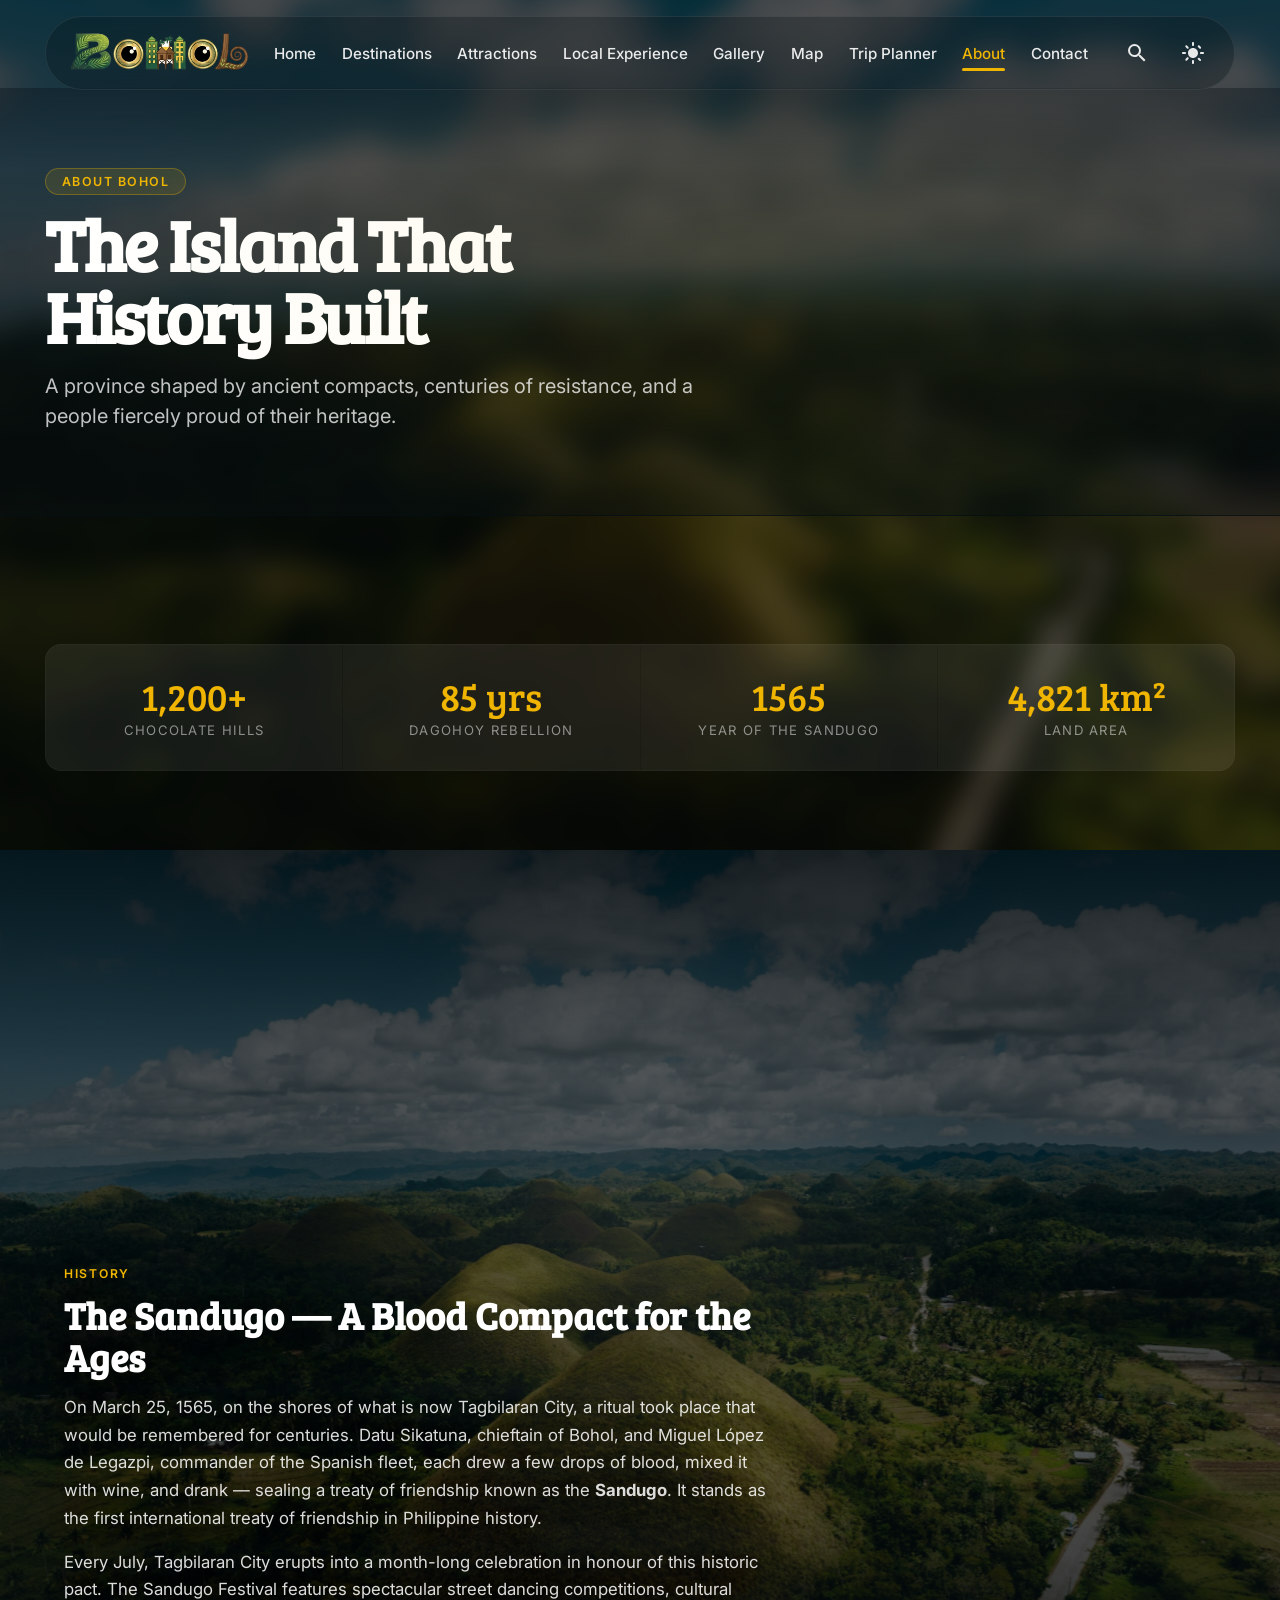
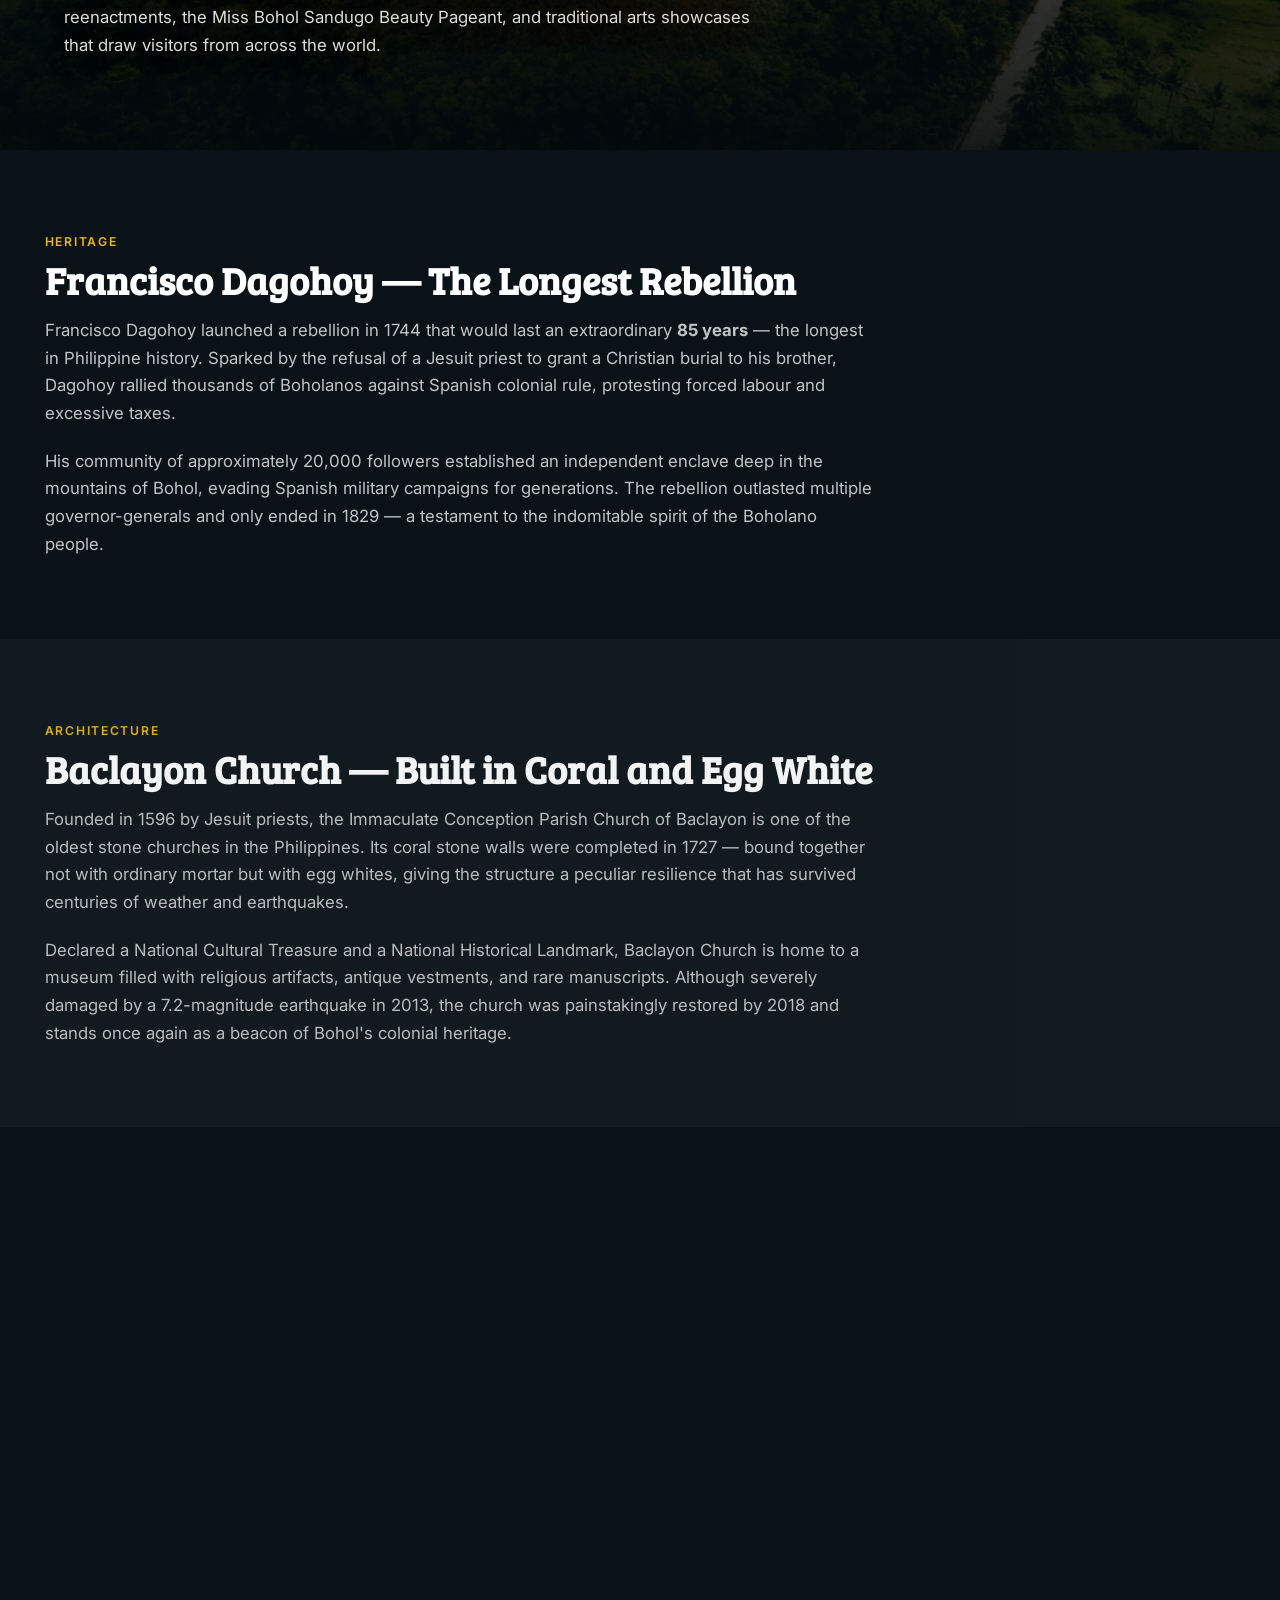
==== commit 03575f70: "Add live trip planner and immersive media updates" ====
--- a/about.html
+++ b/about.html
@@ -67,16 +67,18 @@
     </section>
 
     <!-- History sections -->
-    <section class="section section--alt">
+    <section class="section immersive-video-section immersive-video-section--with-copy" aria-label="The Sandugo story">
+      <div class="immersive-video-copy">
       <span class="section__label">History</span>
       <h2 class="section__title">The Sandugo — A Blood Compact for the Ages</h2>
       <p class="section__body">
         On March 25, 1565, on the shores of what is now Tagbilaran City, a ritual took place that would be remembered for centuries. Datu Sikatuna, chieftain of Bohol, and Miguel López de Legazpi, commander of the Spanish fleet, each drew a few drops of blood, mixed it with wine, and drank — sealing a treaty of friendship known as the <strong>Sandugo</strong>. It stands as the first international treaty of friendship in Philippine history.
       </p>
-      <br>
       <p class="section__body">
         Every July, Tagbilaran City erupts into a month-long celebration in honour of this historic pact. The Sandugo Festival features spectacular street dancing competitions, cultural reenactments, the Miss Bohol Sandugo Beauty Pageant, and traditional arts showcases that draw visitors from across the world.
       </p>
+
+      </div>
 
       <div class="video-container" style="pointer-events: none;">
         <video
--- a/css/main.css
+++ b/css/main.css
@@ -849,3 +849,124 @@
   }
 }
 
+
+/* --- Premium Gallery Lightbox --- */
+.lightbox {
+  position: fixed;
+  inset: 0;
+  z-index: 9999;
+  display: flex;
+  align-items: center;
+  justify-content: center;
+  opacity: 0;
+  visibility: hidden;
+  transition: all 0.4s cubic-bezier(0.4, 0, 0.2, 1);
+  pointer-events: none;
+}
+
+.lightbox.is-visible {
+  opacity: 1;
+  visibility: visible;
+  pointer-events: auto;
+}
+
+.lightbox__overlay {
+  position: absolute;
+  inset: 0;
+  background: rgba(5, 13, 16, 0.82);
+  backdrop-filter: blur(24px);
+  -webkit-backdrop-filter: blur(24px);
+  cursor: zoom-out;
+}
+
+.lightbox__content {
+  position: relative;
+  z-index: 2;
+  display: flex;
+  flex-direction: column;
+  align-items: center;
+  justify-content: center;
+  width: 100%;
+  padding: 2rem;
+  transform: scale(0.92) translateY(20px);
+  transition: transform 0.5s cubic-bezier(0.34, 1.56, 0.64, 1);
+}
+
+.lightbox.is-visible .lightbox__content {
+  transform: scale(1) translateY(0);
+}
+
+.lightbox__img-wrap {
+  position: relative;
+  display: flex;
+  justify-content: center;
+  align-items: center;
+  width: 85vw;
+  height: 75vh;
+  max-width: 1200px;
+  max-height: 80vh;
+}
+
+.lightbox__img {
+  display: block;
+  width: 100%;
+  height: 100%;
+  object-fit: contain;
+  border-radius: 16px;
+  box-shadow: 0 40px 100px rgba(0, 0, 0, 0.65);
+  border: 1px solid rgba(255, 255, 255, 0.1);
+  background: rgba(255,255,255,0.02); /* Subtle placeholder feel if loading */
+}
+
+.lightbox__caption {
+  margin-top: 1.5rem;
+  padding: 0.8rem 1.6rem;
+  background: rgba(255, 255, 255, 0.04);
+  backdrop-filter: blur(12px);
+  -webkit-backdrop-filter: blur(12px);
+  border: 1px solid rgba(255, 255, 255, 0.1);
+  border-radius: 999px;
+  color: #fff;
+  font-size: 1rem;
+  font-weight: 500;
+  letter-spacing: 0.02em;
+  text-align: center;
+  box-shadow: 0 10px 30px rgba(0, 0, 0, 0.2);
+}
+
+.lightbox__close {
+  position: absolute;
+  top: -0.85rem;
+  right: -0.85rem;
+  width: 2.5rem;
+  height: 2.5rem;
+  background: var(--accent);
+  border: 0;
+  border-radius: 50%;
+  color: #000;
+  font-size: 1.6rem;
+  line-height: 1;
+  display: flex;
+  align-items: center;
+  justify-content: center;
+  cursor: pointer;
+  box-shadow: 0 10px 25px rgba(var(--accent-rgb), 0.4);
+  transition: all 0.3s ease;
+  z-index: 10;
+}
+
+.lightbox__close:hover {
+  transform: scale(1.1) rotate(90deg);
+  filter: brightness(1.1);
+}
+
+@media (max-width: 760px) {
+  .lightbox__img-wrap {
+    max-height: 70vh;
+  }
+  .lightbox__close {
+    top: -1.25rem;
+    right: -0.5rem;
+  }
+}
+
--- a/css/pages.css
+++ b/css/pages.css
@@ -381,6 +381,13 @@
   box-shadow: 0 12px 28px rgba(239, 181, 0, 0.3);
 }
 
+.btn-submit:disabled {
+  cursor: progress;
+  opacity: 0.78;
+  transform: none;
+  box-shadow: none;
+}
+
 /* Map iframe */
 .map-wrap {
   margin-top: 2.5rem;
@@ -488,10 +495,313 @@
   line-height: 1.6;
 }
 
+/* Trip planner */
+.weather-note {
+  margin: 0;
+  color: rgba(255, 255, 255, 0.62);
+  font-size: 0.82rem;
+  line-height: 1.45;
+}
+
+.trip-planner-layout,
+.trip-planner-results {
+  display: grid;
+  grid-template-columns: minmax(0, 1.35fr) minmax(280px, 0.95fr);
+  gap: 1.5rem;
+  margin-top: 2rem;
+}
+
+.trip-planner-form,
+.trip-planner-overview,
+.trip-planner-panel {
+  background: rgba(255, 255, 255, 0.04);
+  border: 1px solid rgba(255, 255, 255, 0.08);
+  border-radius: 1.25rem;
+  padding: 1.5rem;
+  box-shadow: 0 18px 40px rgba(0, 0, 0, 0.14);
+}
+
+.trip-planner-fields,
+.trip-planner-kpis {
+  display: grid;
+  grid-template-columns: repeat(2, minmax(0, 1fr));
+  gap: 1rem;
+}
+
+.trip-planner-interests {
+  margin: 1.25rem 0 0;
+  padding: 1rem;
+  border: 1px solid rgba(255, 255, 255, 0.08);
+  border-radius: 1rem;
+}
+
+.trip-planner-interests legend {
+  padding: 0 0.45rem;
+  color: var(--accent);
+  font-size: 0.8rem;
+  font-weight: 600;
+  letter-spacing: 0.08em;
+  text-transform: uppercase;
+}
+
+.trip-planner-interest-grid {
+  display: grid;
+  grid-template-columns: repeat(2, minmax(0, 1fr));
+  gap: 0.75rem;
+}
+
+.trip-planner-check {
+  display: flex;
+  align-items: center;
+  gap: 0.55rem;
+  padding: 0.8rem 0.9rem;
+  border-radius: 0.9rem;
+  background: rgba(255, 255, 255, 0.04);
+  color: rgba(255, 255, 255, 0.82);
+  cursor: pointer;
+}
+
+.trip-planner-check input {
+  accent-color: #efb500;
+}
+
+.trip-planner-actions {
+  display: flex;
+  flex-wrap: wrap;
+  align-items: flex-start;
+  gap: 1rem;
+  margin-top: 1.25rem;
+}
+
+.trip-planner-note,
+.trip-planner-summary-text,
+.trip-planner-kpi p,
+.planner-budget-row p,
+.planner-budget-total p {
+  margin: 0;
+  color: rgba(255, 255, 255, 0.62);
+  line-height: 1.55;
+}
+
+.trip-planner-overview {
+  display: flex;
+  flex-direction: column;
+  gap: 1rem;
+}
+
+.trip-planner-overview__eyebrow,
+.trip-planner-kpi__label,
+.planner-budget-row__label,
+.planner-day-card__eyebrow {
+  color: var(--accent);
+  font-size: 0.76rem;
+  font-weight: 600;
+  letter-spacing: 0.12em;
+  text-transform: uppercase;
+}
+
+.trip-planner-kpi {
+  padding: 1rem;
+  border-radius: 1rem;
+  background: rgba(255, 255, 255, 0.04);
+}
+
+.trip-planner-kpi strong {
+  display: block;
+  margin: 0.35rem 0 0.45rem;
+  font-family: "Bree Serif", serif;
+  font-size: 1.25rem;
+}
+
+.trip-planner-alerts {
+  display: grid;
+  gap: 0.9rem;
+  margin-top: 1.5rem;
+}
+
+.trip-planner-alert {
+  padding: 0.95rem 1rem;
+  border-radius: 1rem;
+  border: 1px solid rgba(255, 255, 255, 0.08);
+}
+
+.trip-planner-alert p {
+  margin: 0;
+  line-height: 1.55;
+}
+
+.trip-planner-alert--info {
+  background: rgba(255, 255, 255, 0.04);
+}
+
+.trip-planner-alert--warn {
+  background: rgba(239, 181, 0, 0.1);
+  border-color: rgba(239, 181, 0, 0.28);
+}
+
+.trip-planner-panel {
+  min-height: 100%;
+}
+
+.trip-planner-panel__head {
+  margin-bottom: 1rem;
+}
+
+.trip-planner-panel__title {
+  margin: 0.15rem 0 0;
+  font-family: "Bree Serif", serif;
+  font-size: 1.5rem;
+}
+
+.trip-planner-days-output,
+.trip-planner-budget-output {
+  display: grid;
+  gap: 1rem;
+}
+
+.planner-day-card,
+.planner-budget-card {
+  display: grid;
+  gap: 1rem;
+}
+
+.planner-day-card {
+  padding: 1.2rem;
+  border-radius: 1rem;
+  background: rgba(255, 255, 255, 0.03);
+  border: 1px solid rgba(255, 255, 255, 0.08);
+}
+
+.planner-day-card__top,
+.planner-day-card__meta,
+.planner-day-card__footer {
+  display: flex;
+  flex-wrap: wrap;
+  gap: 0.6rem;
+  justify-content: space-between;
+  align-items: flex-start;
+}
+
+.planner-day-card__title {
+  margin: 0.3rem 0 0;
+  font-family: "Bree Serif", serif;
+  font-size: 1.3rem;
+}
+
+.planner-day-card__summary,
+.planner-day-card__note {
+  margin: 0;
+  line-height: 1.6;
+}
+
+.planner-day-card__summary {
+  color: rgba(255, 255, 255, 0.9);
+}
+
+.planner-day-card__note,
+.planner-day-card__footer {
+  color: rgba(255, 255, 255, 0.62);
+}
+
+.planner-chip {
+  display: inline-flex;
+  align-items: center;
+  padding: 0.35rem 0.7rem;
+  border-radius: 999px;
+  background: rgba(255, 255, 255, 0.06);
+  font-size: 0.82rem;
+  text-transform: capitalize;
+}
+
+.planner-stop-list {
+  list-style: none;
+  margin: 0;
+  padding: 0;
+  display: grid;
+  gap: 0.85rem;
+}
+
+.planner-stop {
+  display: grid;
+  grid-template-columns: 110px minmax(0, 1fr);
+  gap: 0.9rem;
+  padding-top: 0.85rem;
+  border-top: 1px solid rgba(255, 255, 255, 0.07);
+}
+
+.planner-stop__time {
+  color: var(--accent);
+  font-size: 0.82rem;
+  font-weight: 600;
+  letter-spacing: 0.08em;
+  text-transform: uppercase;
+}
+
+.planner-stop__copy strong {
+  display: block;
+  margin-bottom: 0.2rem;
+}
+
+.planner-stop__copy p {
+  margin: 0;
+  color: rgba(255, 255, 255, 0.62);
+  line-height: 1.55;
+}
+
+.planner-budget-row,
+.planner-budget-total {
+  display: flex;
+  justify-content: space-between;
+  gap: 1rem;
+  align-items: flex-start;
+}
+
+.planner-budget-row {
+  padding-bottom: 1rem;
+  border-bottom: 1px solid rgba(255, 255, 255, 0.07);
+}
+
+.planner-budget-row__copy {
+  display: grid;
+  gap: 0.3rem;
+}
+
+.planner-budget-total {
+  padding: 1.1rem 1.2rem;
+  border-radius: 1rem;
+  background: rgba(239, 181, 0, 0.12);
+  border: 1px solid rgba(239, 181, 0, 0.22);
+}
+
+.planner-budget-total span,
+.planner-budget-total strong {
+  display: block;
+}
+
+.planner-empty {
+  padding: 1.2rem;
+  border-radius: 1rem;
+  background: rgba(255, 255, 255, 0.03);
+  border: 1px dashed rgba(255, 255, 255, 0.12);
+  color: rgba(255, 255, 255, 0.7);
+}
+
 /* Page nav (reuse shared header) */
 /* The fixed .site-header from main.css applies — just include main.css */
 
 @media (max-width: 760px) {
+  .trip-planner-layout,
+  .trip-planner-results,
+  .trip-planner-fields,
+  .trip-planner-kpis,
+  .trip-planner-interest-grid {
+    grid-template-columns: 1fr;
+  }
+
+  .planner-stop {
+    grid-template-columns: 1fr;
+  }
+
   .card-grid { grid-template-columns: 1fr; }
   .gallery-grid { grid-template-columns: 1fr 1fr; }
   .section { padding: 3rem 1rem; }
--- a/css/enhancements.css
+++ b/css/enhancements.css
@@ -229,6 +229,10 @@
   text-shadow: 0 10px 28px rgba(0, 0, 0, 0.38);
 }
 
+.immersive-video-copy .section__body + .section__body {
+  margin-top: 1rem;
+}
+
 @media (max-width: 700px) {
   .immersive-video-section--with-copy {
     align-items: flex-end;
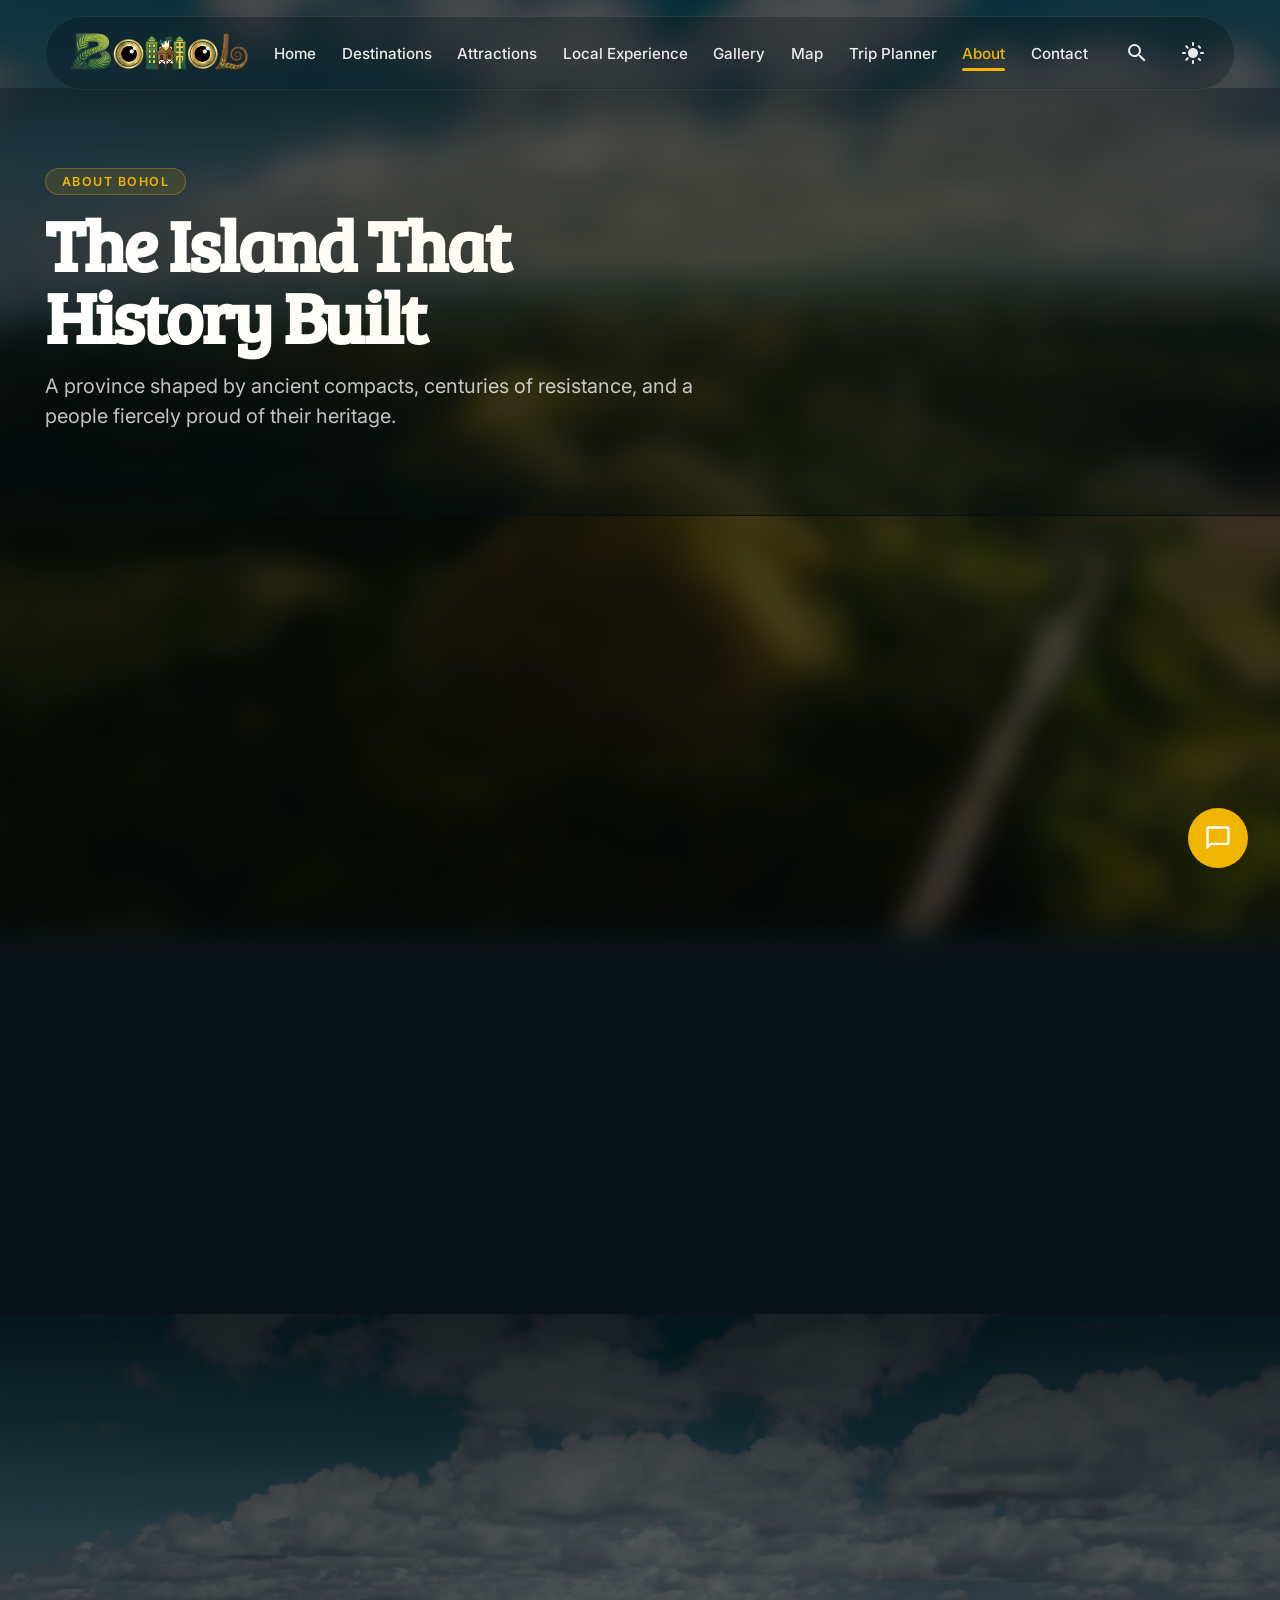
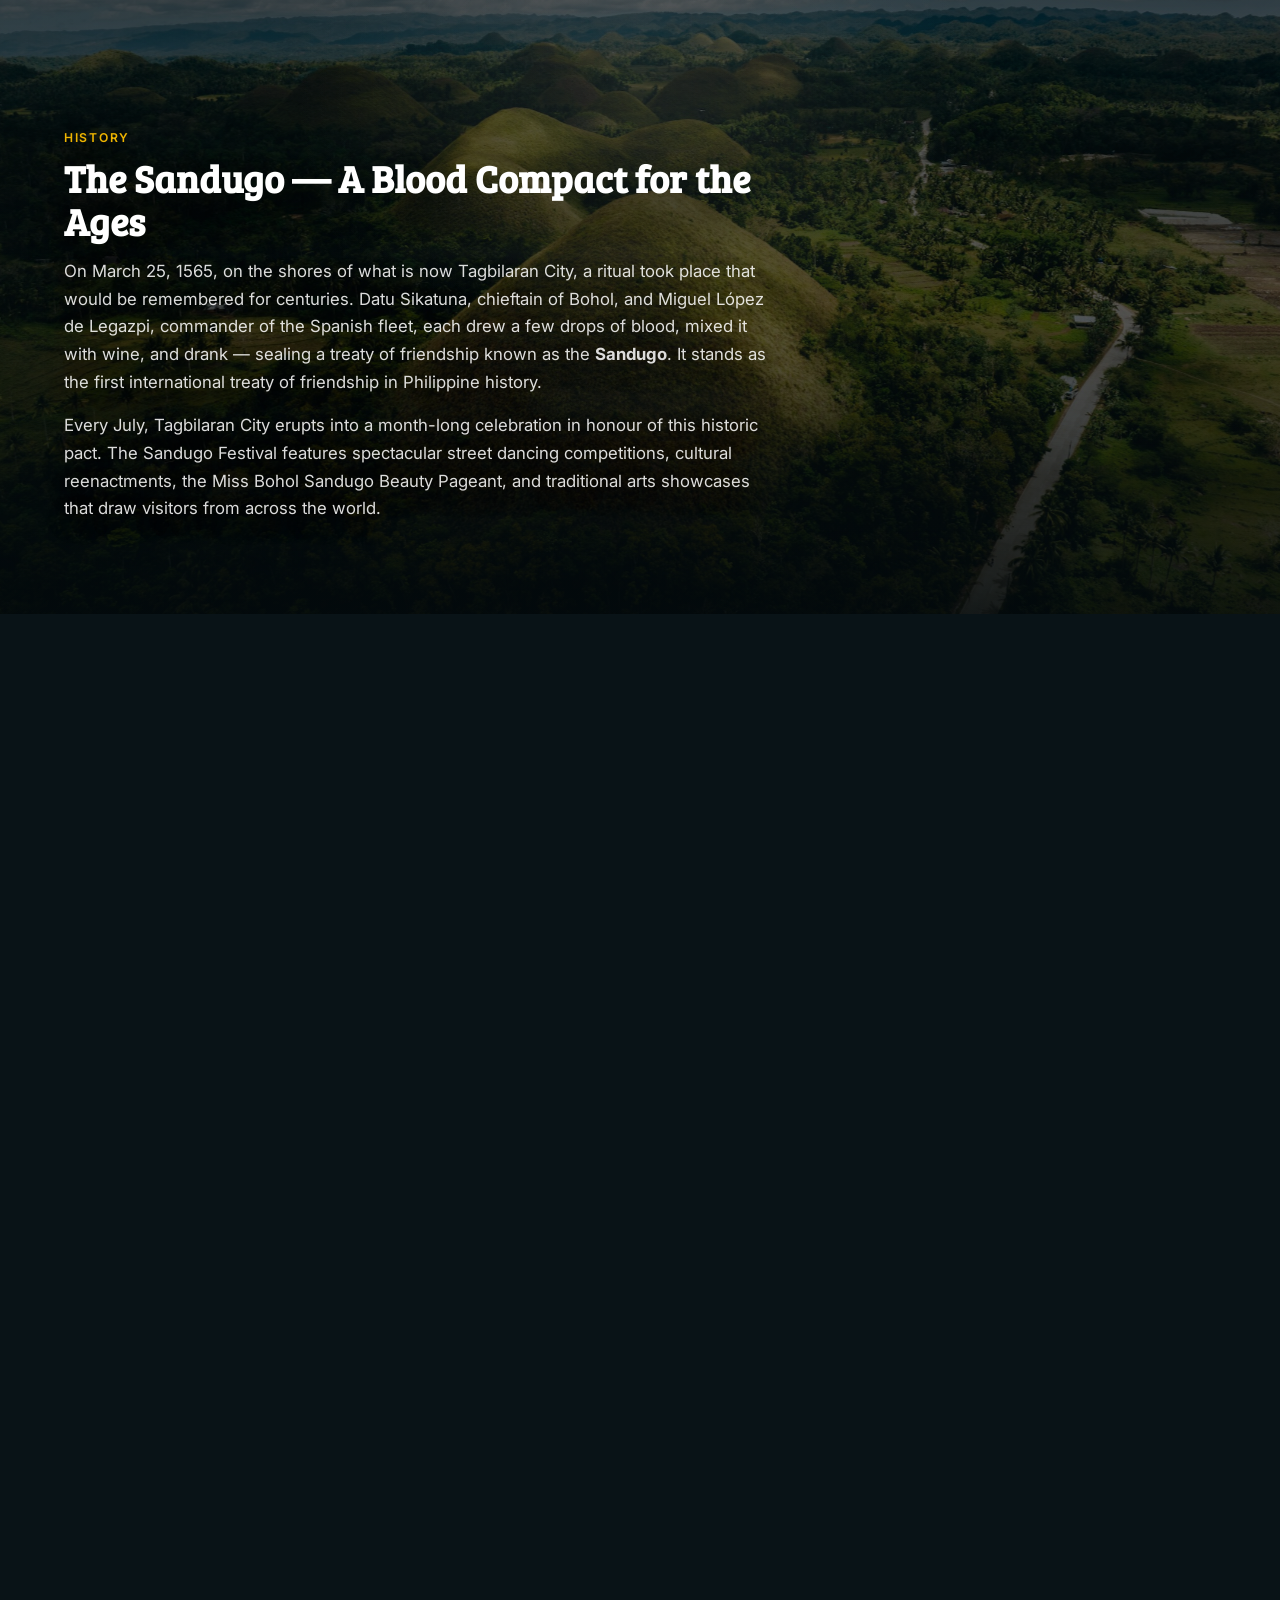
==== commit 90713841: "feat: AI assistant and UI enhancements" ====
--- a/about.html
+++ b/about.html
@@ -3,6 +3,7 @@
 <head>
   <meta charset="UTF-8">
   <meta name="viewport" content="width=device-width, initial-scale=1.0">
+  <link rel="icon" type="image/png" href="./images/bohol-logo.png">
   <meta name="description" content="Learn about Bohol's rich history, culture, and what makes it one of the Philippines' most beloved destinations.">
   <link rel="preconnect" href="https://fonts.googleapis.com">
   <link rel="preconnect" href="https://fonts.gstatic.com" crossorigin>
@@ -10,7 +11,9 @@
   <link href="./css/main.css" rel="stylesheet">
   <link href="./css/pages.css" rel="stylesheet">
   <link href="./css/enhancements.css" rel="stylesheet">
+  <link href="./css/chat.css" rel="stylesheet">
   <script src="./js/main.js" defer></script>
+  <script src="./js/chat.js" defer></script>
   <title>About Bohol – Feel Bohol</title>
 </head>
 
--- a/css/chat.css
+++ b/css/chat.css
@@ -0,0 +1,429 @@
+/* Feel Bohol - AI Chat Assistant Styles */
+
+/* Chat Toggle Button */
+.chat-toggle {
+  position: fixed;
+  bottom: 2rem;
+  right: 2rem;
+  width: 60px;
+  height: 60px;
+  border-radius: 50%;
+  background: var(--accent);
+  color: var(--text-inverse);
+  border: none;
+  cursor: pointer;
+  display: flex;
+  align-items: center;
+  justify-content: center;
+  box-shadow: 0 4px 20px rgba(0, 0, 0, 0.3);
+  transition: all 0.3s ease;
+  z-index: 1000;
+  padding: 0;
+}
+
+.chat-toggle:hover {
+  transform: scale(1.1);
+  box-shadow: 0 6px 25px rgba(0, 0, 0, 0.4);
+}
+
+.chat-toggle svg {
+  width: 28px;
+  height: 28px;
+  fill: currentColor;
+}
+
+.chat-toggle .badge {
+  position: absolute;
+  top: -5px;
+  right: -5px;
+  background: #ef4444;
+  color: white;
+  font-size: 11px;
+  font-weight: 600;
+  width: 20px;
+  height: 20px;
+  border-radius: 50%;
+  display: flex;
+  align-items: center;
+  justify-content: center;
+}
+
+/* Chat Widget Container */
+.chat-widget {
+  position: fixed;
+  bottom: 2rem;
+  right: 2rem;
+  width: 380px;
+  max-width: calc(100vw - 4rem);
+  height: 550px;
+  max-height: calc(100vh - 4rem);
+  background: var(--bg-secondary);
+  border-radius: 16px;
+  box-shadow: 0 10px 40px rgba(0, 0, 0, 0.3);
+  display: flex;
+  flex-direction: column;
+  overflow: hidden;
+  z-index: 1001;
+  opacity: 0;
+  transform: translateY(20px) scale(0.95);
+  pointer-events: none;
+  transition: all 0.3s cubic-bezier(0.4, 0, 0.2, 1);
+}
+
+.chat-widget.is-open {
+  opacity: 1;
+  transform: translateY(0) scale(1);
+  pointer-events: all;
+}
+
+/* Chat Header */
+.chat-header {
+  background: var(--accent);
+  color: var(--text-inverse);
+  padding: 1rem 1.25rem;
+  display: flex;
+  align-items: center;
+  justify-content: space-between;
+  flex-shrink: 0;
+}
+
+.chat-header__info {
+  display: flex;
+  align-items: center;
+  gap: 0.75rem;
+}
+
+.chat-header__avatar {
+  width: 40px;
+  height: 40px;
+  border-radius: 50%;
+  background: rgba(255, 255, 255, 0.2);
+  display: flex;
+  align-items: center;
+  justify-content: center;
+  font-size: 1.25rem;
+}
+
+.chat-header__details h3 {
+  font-size: 0.95rem;
+  font-weight: 600;
+  margin: 0;
+  line-height: 1.2;
+}
+
+.chat-header__details span {
+  font-size: 0.75rem;
+  opacity: 0.85;
+  display: flex;
+  align-items: center;
+  gap: 0.25rem;
+}
+
+.chat-header__details .status-dot {
+  width: 6px;
+  height: 6px;
+  background: #22c55e;
+  border-radius: 50%;
+  display: inline-block;
+}
+
+.chat-header__actions {
+  display: flex;
+  gap: 0.5rem;
+}
+
+.chat-header__btn {
+  background: rgba(255, 255, 255, 0.15);
+  border: none;
+  color: var(--text-inverse);
+  width: 32px;
+  height: 32px;
+  border-radius: 8px;
+  cursor: pointer;
+  display: flex;
+  align-items: center;
+  justify-content: center;
+  transition: background 0.2s;
+  padding: 0;
+}
+
+.chat-header__btn:hover {
+  background: rgba(255, 255, 255, 0.25);
+}
+
+.chat-header__btn svg {
+  width: 18px;
+  height: 18px;
+  fill: currentColor;
+}
+
+/* Chat Messages */
+.chat-messages {
+  flex: 1;
+  overflow-y: auto;
+  padding: 1rem;
+  display: flex;
+  flex-direction: column;
+  gap: 1rem;
+  scroll-behavior: smooth;
+}
+
+.chat-message {
+  display: flex;
+  gap: 0.75rem;
+  max-width: 90%;
+  animation: messageSlideIn 0.3s ease;
+}
+
+@keyframes messageSlideIn {
+  from {
+    opacity: 0;
+    transform: translateY(10px);
+  }
+  to {
+    opacity: 1;
+    transform: translateY(0);
+  }
+}
+
+.chat-message.user {
+  align-self: flex-end;
+  flex-direction: row-reverse;
+}
+
+.chat-message__avatar {
+  width: 32px;
+  height: 32px;
+  border-radius: 50%;
+  display: flex;
+  align-items: center;
+  justify-content: center;
+  flex-shrink: 0;
+  font-size: 1rem;
+}
+
+.chat-message.assistant .chat-message__avatar {
+  background: var(--accent);
+  color: var(--text-inverse);
+}
+
+.chat-message.user .chat-message__avatar {
+  background: rgba(255, 255, 255, 0.2);
+  color: var(--text-primary);
+}
+
+.chat-message__content {
+  background: var(--card-bg);
+  padding: 0.875rem 1rem;
+  border-radius: 12px;
+  border-top-left-radius: 4px;
+  font-size: 0.875rem;
+  line-height: 1.5;
+  word-wrap: break-word;
+}
+
+.chat-message.user .chat-message__content {
+  background: var(--accent);
+  color: var(--text-inverse);
+  border-top-left-radius: 12px;
+  border-top-right-radius: 4px;
+}
+
+.chat-message__content p {
+  margin: 0 0 0.5rem;
+}
+
+.chat-message__content p:last-child {
+  margin-bottom: 0;
+}
+
+.chat-message__content strong {
+  font-weight: 600;
+}
+
+.chat-message__content ul,
+.chat-message__content ol {
+  margin: 0.5rem 0;
+  padding-left: 1.25rem;
+}
+
+.chat-message__content li {
+  margin: 0.25rem 0;
+}
+
+.chat-message__content a {
+  color: var(--accent);
+  text-decoration: underline;
+  font-weight: 500;
+}
+
+.chat-message.user .chat-message__content a {
+  color: var(--text-inverse);
+}
+
+/* Typing Indicator */
+.chat-typing {
+  display: flex;
+  gap: 0.25rem;
+  padding: 0.5rem 0;
+}
+
+.chat-typing span {
+  width: 8px;
+  height: 8px;
+  background: var(--text-muted);
+  border-radius: 50%;
+  animation: typingBounce 1.4s infinite ease-in-out;
+}
+
+.chat-typing span:nth-child(1) {
+  animation-delay: 0s;
+}
+
+.chat-typing span:nth-child(2) {
+  animation-delay: 0.2s;
+}
+
+.chat-typing span:nth-child(3) {
+  animation-delay: 0.4s;
+}
+
+@keyframes typingBounce {
+  0%, 80%, 100% {
+    transform: translateY(0);
+  }
+  40% {
+    transform: translateY(-8px);
+  }
+}
+
+/* Chat Input */
+.chat-input {
+  padding: 1rem;
+  border-top: 1px solid var(--border-color);
+  display: flex;
+  gap: 0.75rem;
+  flex-shrink: 0;
+}
+
+.chat-input input {
+  flex: 1;
+  padding: 0.75rem 1rem;
+  border: 1px solid var(--border-color);
+  border-radius: 24px;
+  background: var(--bg-primary);
+  color: var(--text-primary);
+  font-size: 0.875rem;
+  outline: none;
+  transition: border-color 0.2s;
+}
+
+.chat-input input:focus {
+  border-color: var(--accent);
+}
+
+.chat-input input::placeholder {
+  color: var(--text-muted);
+}
+
+.chat-input button {
+  width: 44px;
+  height: 44px;
+  border-radius: 50%;
+  background: var(--accent);
+  color: var(--text-inverse);
+  border: none;
+  cursor: pointer;
+  display: flex;
+  align-items: center;
+  justify-content: center;
+  transition: all 0.2s;
+  flex-shrink: 0;
+  padding: 0;
+}
+
+.chat-input button:hover {
+  transform: scale(1.05);
+}
+
+.chat-input button:disabled {
+  opacity: 0.5;
+  cursor: not-allowed;
+  transform: none;
+}
+
+.chat-input button svg {
+  width: 20px;
+  height: 20px;
+  fill: currentColor;
+}
+
+/* Welcome Message */
+.chat-welcome {
+  text-align: center;
+  padding: 1rem 0;
+}
+
+.chat-welcome__icon {
+  font-size: 2rem;
+  margin-bottom: 0.5rem;
+}
+
+.chat-welcome__text {
+  font-size: 0.875rem;
+  color: var(--text-muted);
+  line-height: 1.5;
+}
+
+/* Quick Suggestions */
+.chat-suggestions {
+  display: flex;
+  flex-wrap: wrap;
+  gap: 0.5rem;
+  padding: 0.5rem 0;
+}
+
+.chat-suggestion {
+  background: var(--bg-primary);
+  border: 1px solid var(--border-color);
+  padding: 0.5rem 0.875rem;
+  border-radius: 20px;
+  font-size: 0.8rem;
+  cursor: pointer;
+  transition: all 0.2s;
+  white-space: nowrap;
+}
+
+.chat-suggestion:hover {
+  background: var(--accent);
+  color: var(--text-inverse);
+  border-color: var(--accent);
+}
+
+/* Error Message */
+.chat-error {
+  background: rgba(239, 68, 68, 0.1);
+  color: #ef4444;
+  padding: 0.75rem 1rem;
+  border-radius: 8px;
+  font-size: 0.8rem;
+  text-align: center;
+}
+
+/* Responsive */
+@media (max-width: 480px) {
+  .chat-widget {
+    bottom: 0;
+    right: 0;
+    width: 100%;
+    max-width: 100%;
+    height: 100%;
+    max-height: 100%;
+    border-radius: 0;
+  }
+
+  .chat-toggle {
+    bottom: 1.5rem;
+    right: 1.5rem;
+  }
+}
